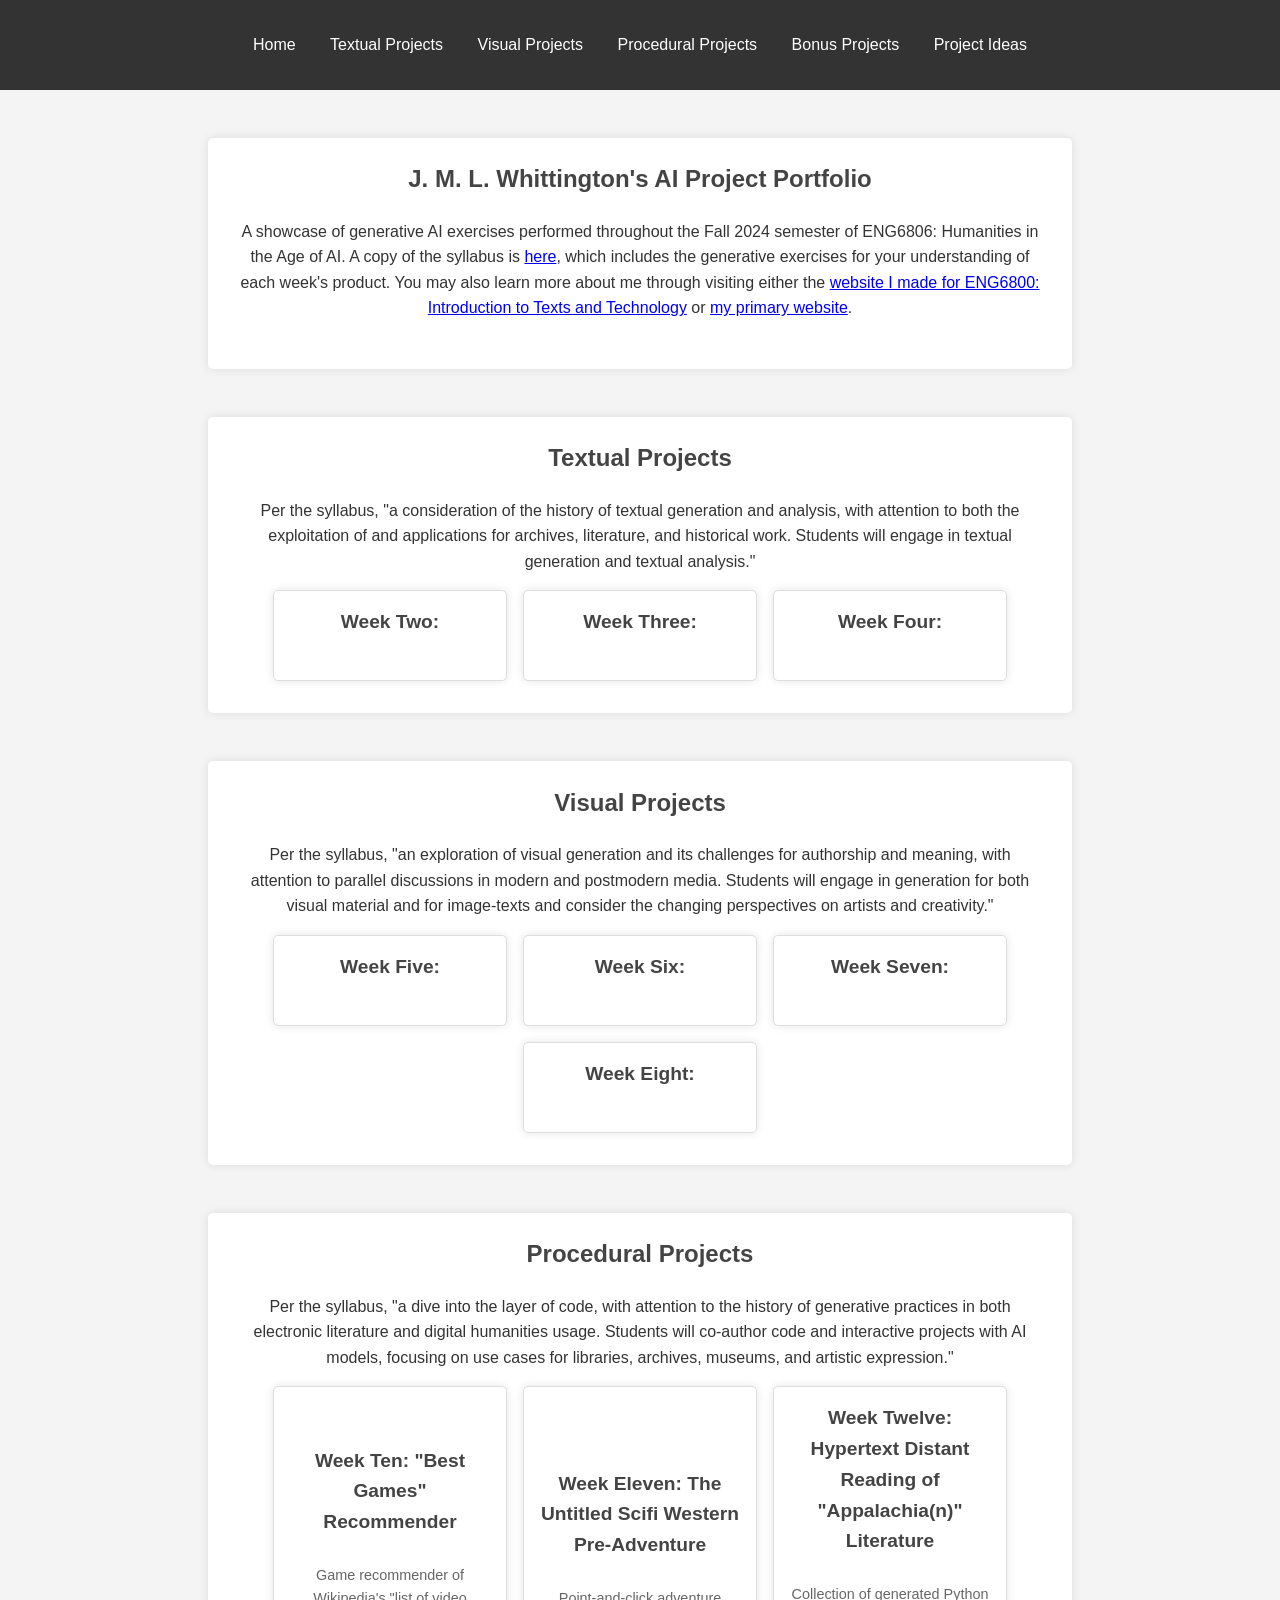
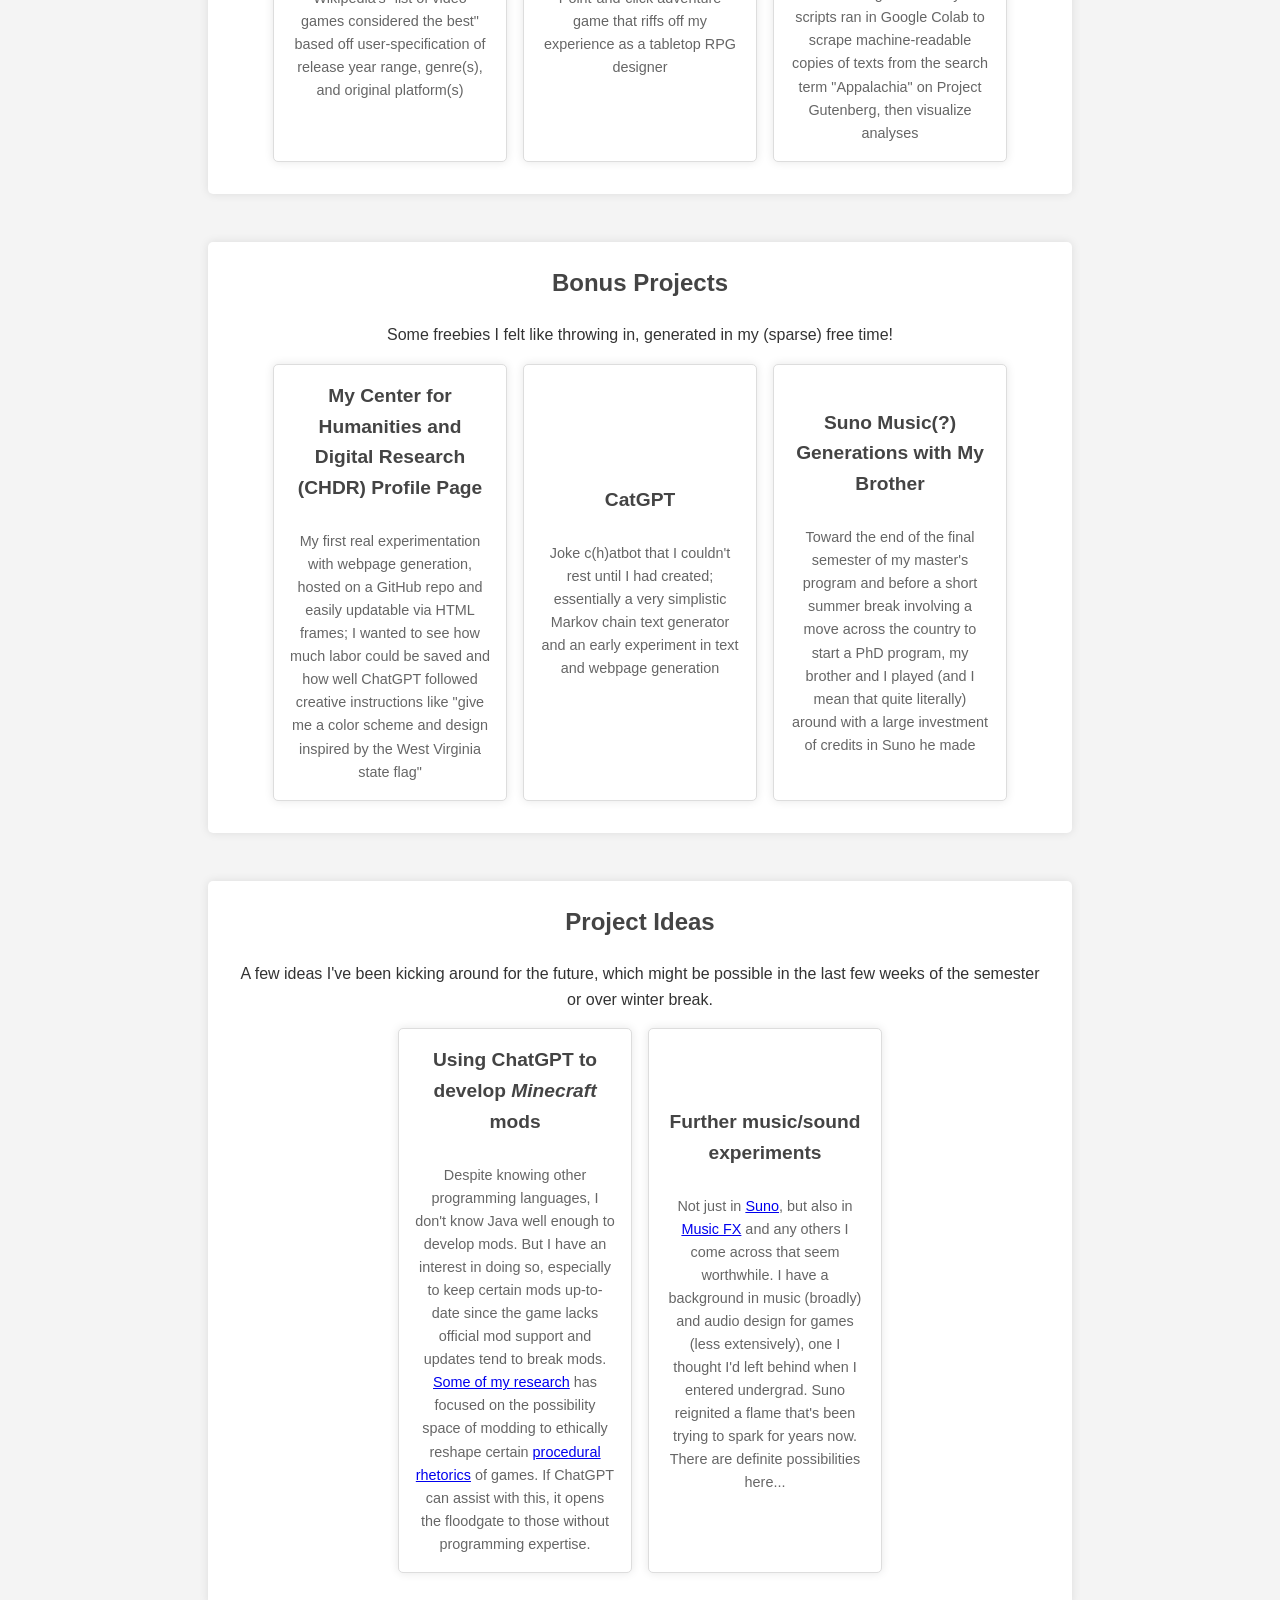
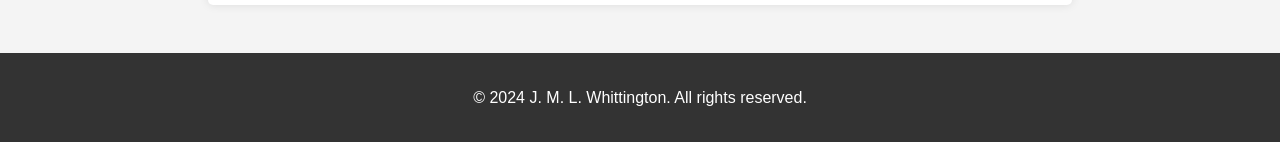
==== index.html @ 6a2414f2 "More link behavior updates" ====
<!DOCTYPE html>
<html lang="en">
<head>
  <meta charset="UTF-8">
  <meta name="viewport" content="width=device-width, initial-scale=1.0">
  <title>J. M. L. Whittington's AI Project Portfolio</title>
  <link rel="stylesheet" href="styles.css">
</head>
<body>
  <header>
    <nav>
      <ul>
        <li><a href="#description">Home</a></li>
        <li><a href="#textual-projects">Textual Projects</a></li>
        <li><a href="#visual-projects">Visual Projects</a></li>
        <li><a href="#procedural-projects">Procedural Projects</a></li>
        <li><a href="#bonus-projects">Bonus Projects</a></li>
        <li><a href="#project-ideas">Project Ideas</a></li>
      </ul>
    </nav>
  </header>

  <section id="description">
    <h1>J. M. L. Whittington's AI Project Portfolio</h1>
    <p>A showcase of generative AI exercises performed throughout the Fall 2024 semester of ENG6806: Humanities in the Age of AI. A copy of the syllabus is <a href="https://anastasiasalter.net/HumanitiesAISyllabus/">here</a>, which includes the generative exercises for your understanding of each week's product. You may also learn more about me through visiting either the <a href="https://jmlwhittington.github.io/TT_Website_Demo/">website I made for ENG6800: Introduction to Texts and Technology</a> or <a href="https://jmlwhittington.com/">my primary website</a>.</p>
  </section>

  <section id="textual-projects">
    <h2>Textual Projects</h2>
	<p>Per the syllabus, "a consideration of the history of textual generation and analysis, with attention to both the exploitation of and applications for archives, literature, and historical work. Students will engage in textual generation and textual analysis."</p>
    <div class="card-container">
    <a href="Textual/Week_Two/index.html" class="card">
	    <h3>Week Two: </h3>
		<p></p>
	</a>
    <a href="Textual/Week_Three/index.html" class="card">
	    <h3>Week Three: </h3>
		<p></p>
	</a>
    <a href="Textual/Week_Four/index.html" class="card">
	    <h3>Week Four: </h3>
		<p></p>
	</a>
    </div>
  </section>

  <section id="visual-projects">
    <h2>Visual Projects</h2>
	<p>Per the syllabus, "an exploration of visual generation and its challenges for authorship and meaning, with attention to parallel discussions in modern and postmodern media. Students will engage in generation for both visual material and for image-texts and consider the changing perspectives on artists and creativity."</p>
    <div class="card-container">
    <a href="Visual/Week_Five/index.html" class="card">
	    <h3>Week Five: </h3>
		<p></p>
	</a>
    <a href="Visual/Week_Six/index.html" class="card">
	    <h3>Week Six: </h3>
		<p></p>
	</a>
    <a href="Visual/Week_Seven/index.html" class="card">
	    <h3>Week Seven: </h3>
		<p></p>
	</a>
    <a href="Visual/Week_Eight/index.html" class="card">
	    <h3>Week Eight: </h3>
		<p></p>
	</a>
    </div>
  </section>

  <section id="procedural-projects">
    <h2>Procedural Projects</h2>
	<p>Per the syllabus, "a dive into the layer of code, with attention to the history of generative practices in both electronic literature and digital humanities usage. Students will co-author code and interactive projects with AI models, focusing on use cases for libraries, archives, museums, and artistic expression."</p>
    <div class="card-container">
    <a href="Procedural/Week_Ten/index.html" class="card">
	    <h3>Week Ten: "Best Games" Recommender</h3>
		<p>Game recommender of Wikipedia's "list of video games considered the best" based off user-specification of release year range, genre(s), and original platform(s)</p>
	</a>
    <a href="Procedural/Week_Eleven/index.html" class="card">
	    <h3>Week Eleven: The Untitled Scifi Western Pre-Adventure</h3>
		<p>Point-and-click adventure game that riffs off my experience as a tabletop RPG designer</p>
	</a>
    <a href="Procedural/Week_Twelve/index.html" class="card">
	    <h3>Week Twelve: Hypertext Distant Reading of "Appalachia(n)" Literature</h3>
		<p>Collection of generated Python scripts ran in Google Colab to scrape machine-readable copies of texts from the search term "Appalachia" on Project Gutenberg, then visualize analyses</p>
	</a>
    </div>
  </section>

  <section id="bonus-projects">
    <h2>Bonus Projects</h2>
	<p>Some freebies I felt like throwing in, generated in my (sparse) free time!</p>
    <div class="card-container">
    <a href="https://chdr.cah.ucf.edu/gra/justin/index.html" target="_blank" class="card">
	    <h3>My Center for Humanities and Digital Research (CHDR) Profile Page</h3>
		<p>My first real experimentation with webpage generation, hosted on a GitHub repo and easily updatable via HTML frames; I wanted to see how much labor could be saved and how well ChatGPT followed creative instructions like "give me a color scheme and design inspired by the West Virginia state flag"</p>
	</a>
    <a href="Bonus/Bonus_One/index.html" class="card">
	    <h3>CatGPT</h3>
		<p>Joke c(h)atbot that I couldn't rest until I had created; essentially a very simplistic Markov chain text generator and an early experiment in text and webpage generation</p>
	</a>
	<a href="Bonus/Bonus_Two/index.html" class="card">
	    <h3>Suno Music(?) Generations with My Brother</h3>
		<p>Toward the end of the final semester of my master's program and before a short summer break involving a move across the country to start a PhD program, my brother and I played (and I mean that quite literally) around with a large investment of credits in Suno he made</p>
	</a>
    </div>
  </section>

  <section id="project-ideas">
    <h2>Project Ideas</h2>
	<p>A few ideas I've been kicking around for the future, which might be possible in the last few weeks of the semester or over winter break.</p>
    <div class="card-container">
      <div class="card">
	    <h3>Using ChatGPT to develop <i>Minecraft</i> mods</h3>
		<p>Despite knowing other programming languages, I don't know Java well enough to develop mods. But I have an interest in doing so, especially to keep certain mods up-to-date since the game lacks official mod support and updates tend to break mods. <a href="https://dl.digra.org/index.php/dl/article/view/2249" target="_blank">Some of my research</a> has focused on the possibility space of modding to ethically reshape certain <a href="https://en.wikipedia.org/wiki/Procedural_rhetoric" target="_blank">procedural rhetorics</a> of games. If ChatGPT can assist with this, it opens the floodgate to those without programming expertise.</p>
	  </div>
      <div class="card">
	    <h3>Further music/sound experiments</h3>
		<p>Not just in <a href="https://suno.com/" target="_blank">Suno</a>, but also in <a href="https://aitestkitchen.withgoogle.com/tools/music-fx" target="_blank">Music FX</a> and any others I come across that seem worthwhile. I have a background in music (broadly) and audio design for games (less extensively), one I thought I'd left behind when I entered undergrad. Suno reignited a flame that's been trying to spark for years now. There are definite possibilities here...</p>
	  </div>
    </div>
  </section>

  <footer>
    <p>&copy; 2024 J. M. L. Whittington. All rights reserved.</p>
  </footer>
</body>
</html>
---- styles.css ----
body {
  font-family: Arial, sans-serif;
  margin: 0;
  padding: 0;
  line-height: 1.6;
  background-color: #f4f4f4;
  color: #333;
  text-align: center;
  padding-top: 90px;
}

header {
  background: #333;
  color: #fff;
  padding: 1em 0;
  position: fixed;
  top: 0;
  width: 100%;
  z-index: 1000;
}

nav ul {
  list-style: none;
  padding: 0;
}

nav ul li {
  display: inline;
  margin: 0 15px;
}

nav ul li a {
  color: #fff;
  text-decoration: none;
}

section {
  padding: 0.15em 2em 2em;
  margin: 3em auto;
  background: #fff;
  max-width: 800px;
  border-radius: 5px;
  box-shadow: 0 0 10px rgba(0, 0, 0, 0.1);
  text-align: center;
}

h1, h2 {
  color: #444;
  text-align: center;
}

.card-container {
  display: flex;
  flex-wrap: wrap;
  justify-content: center;
  gap: 1em;
}

.card {
  display: flex;
  flex-direction: column;
  justify-content: center;
  align-items: center;
  text-decoration: none;
  background: #fff;
  border: 1px solid #ddd;
  border-radius: 5px;
  padding: 1em;
  width: 200px;
  box-shadow: 0 0 10px rgba(0, 0, 0, 0.1);
  transition: transform 0.3s, box-shadow 0.3s;
  text-align: center;
}

.card h3 {
  margin-top: 0;
  font-size: 1.2em;
  color: #444;
}

.card p {
  font-size: 0.9em;
  color: #666;
  margin: 0.5em 0 0;
}

.card-link {
  display: inline-block;
  margin-top: 10px;
  color: #0066cc;
  text-decoration: none;
}

.card-link:hover {
  text-decoration: underline;
}

.card:hover {
  transform: scale(1.05);
  box-shadow: 0 0 15px rgba(0, 0, 0, 0.2);
}

footer {
  text-align: center;
  padding: 1em 0;
  background: #333;
  color: #fff;
  position: relative;
  bottom: 0;
  width: 100%;
}
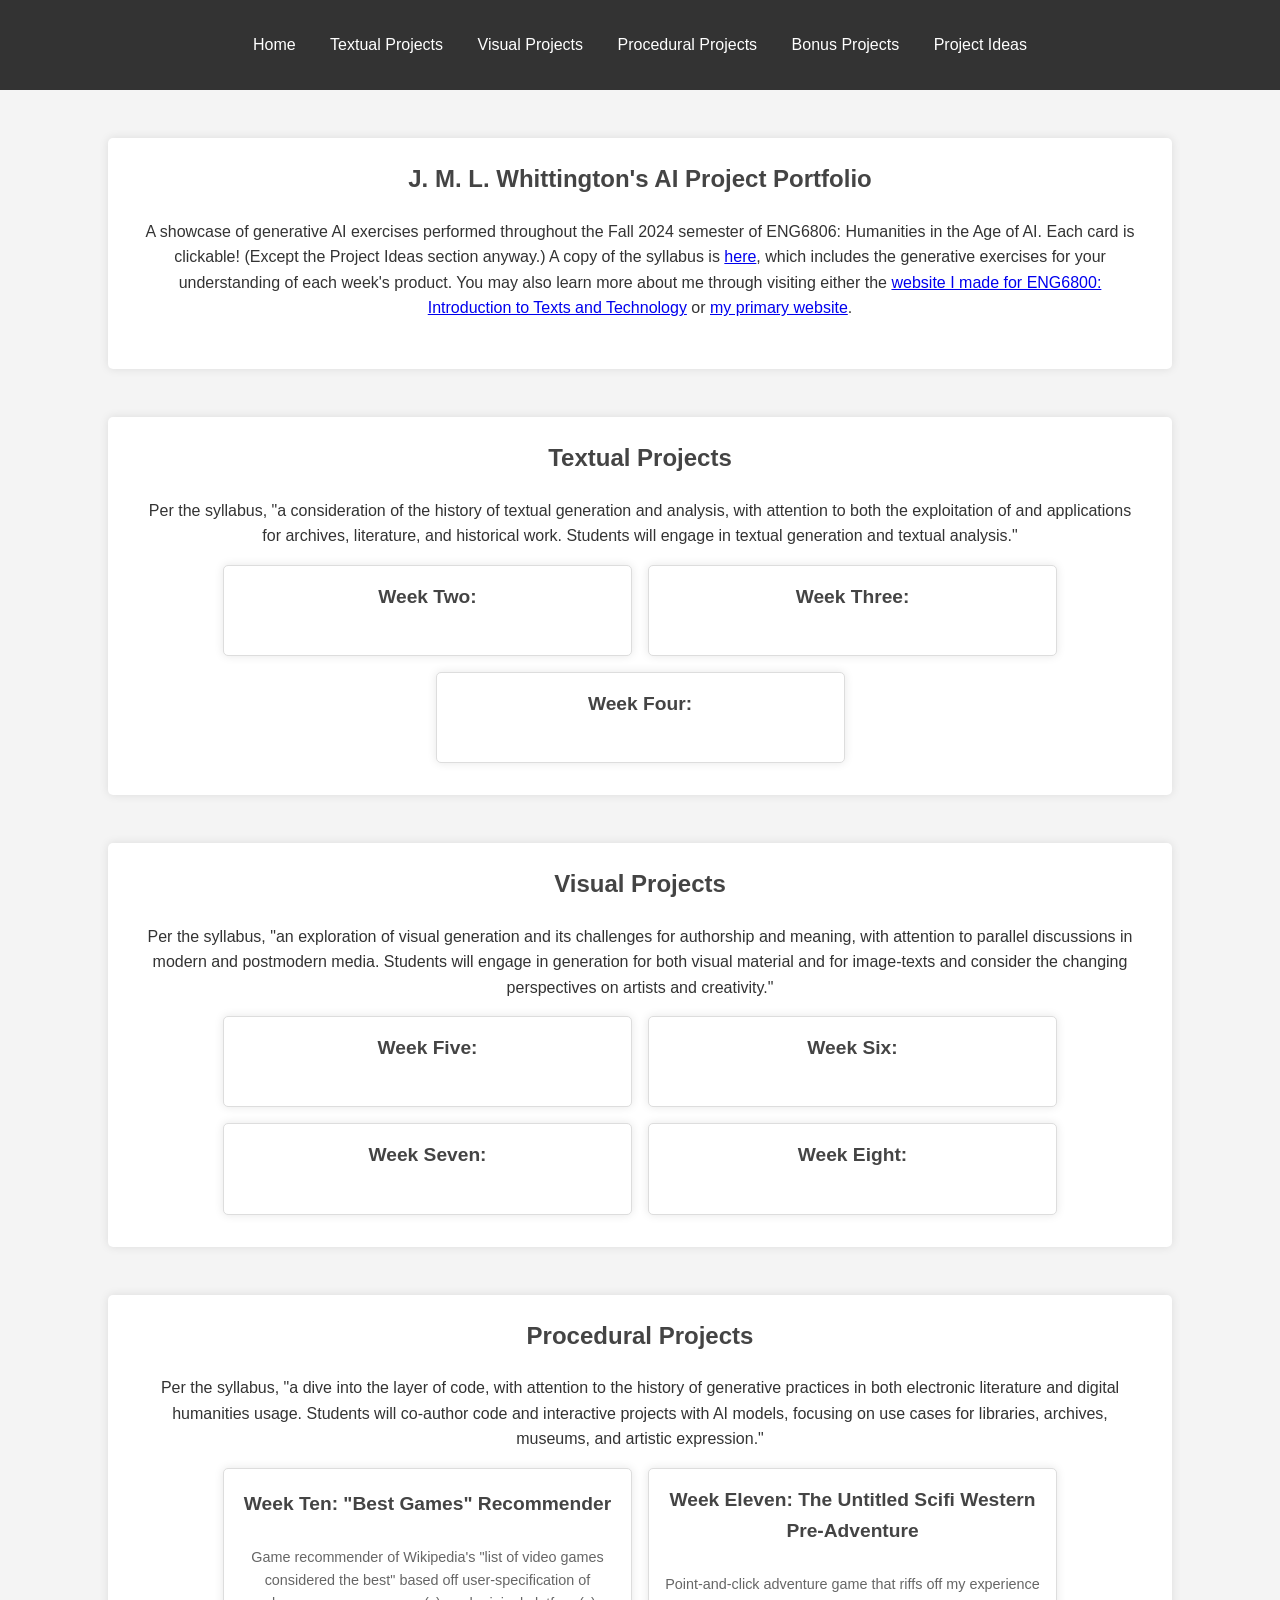
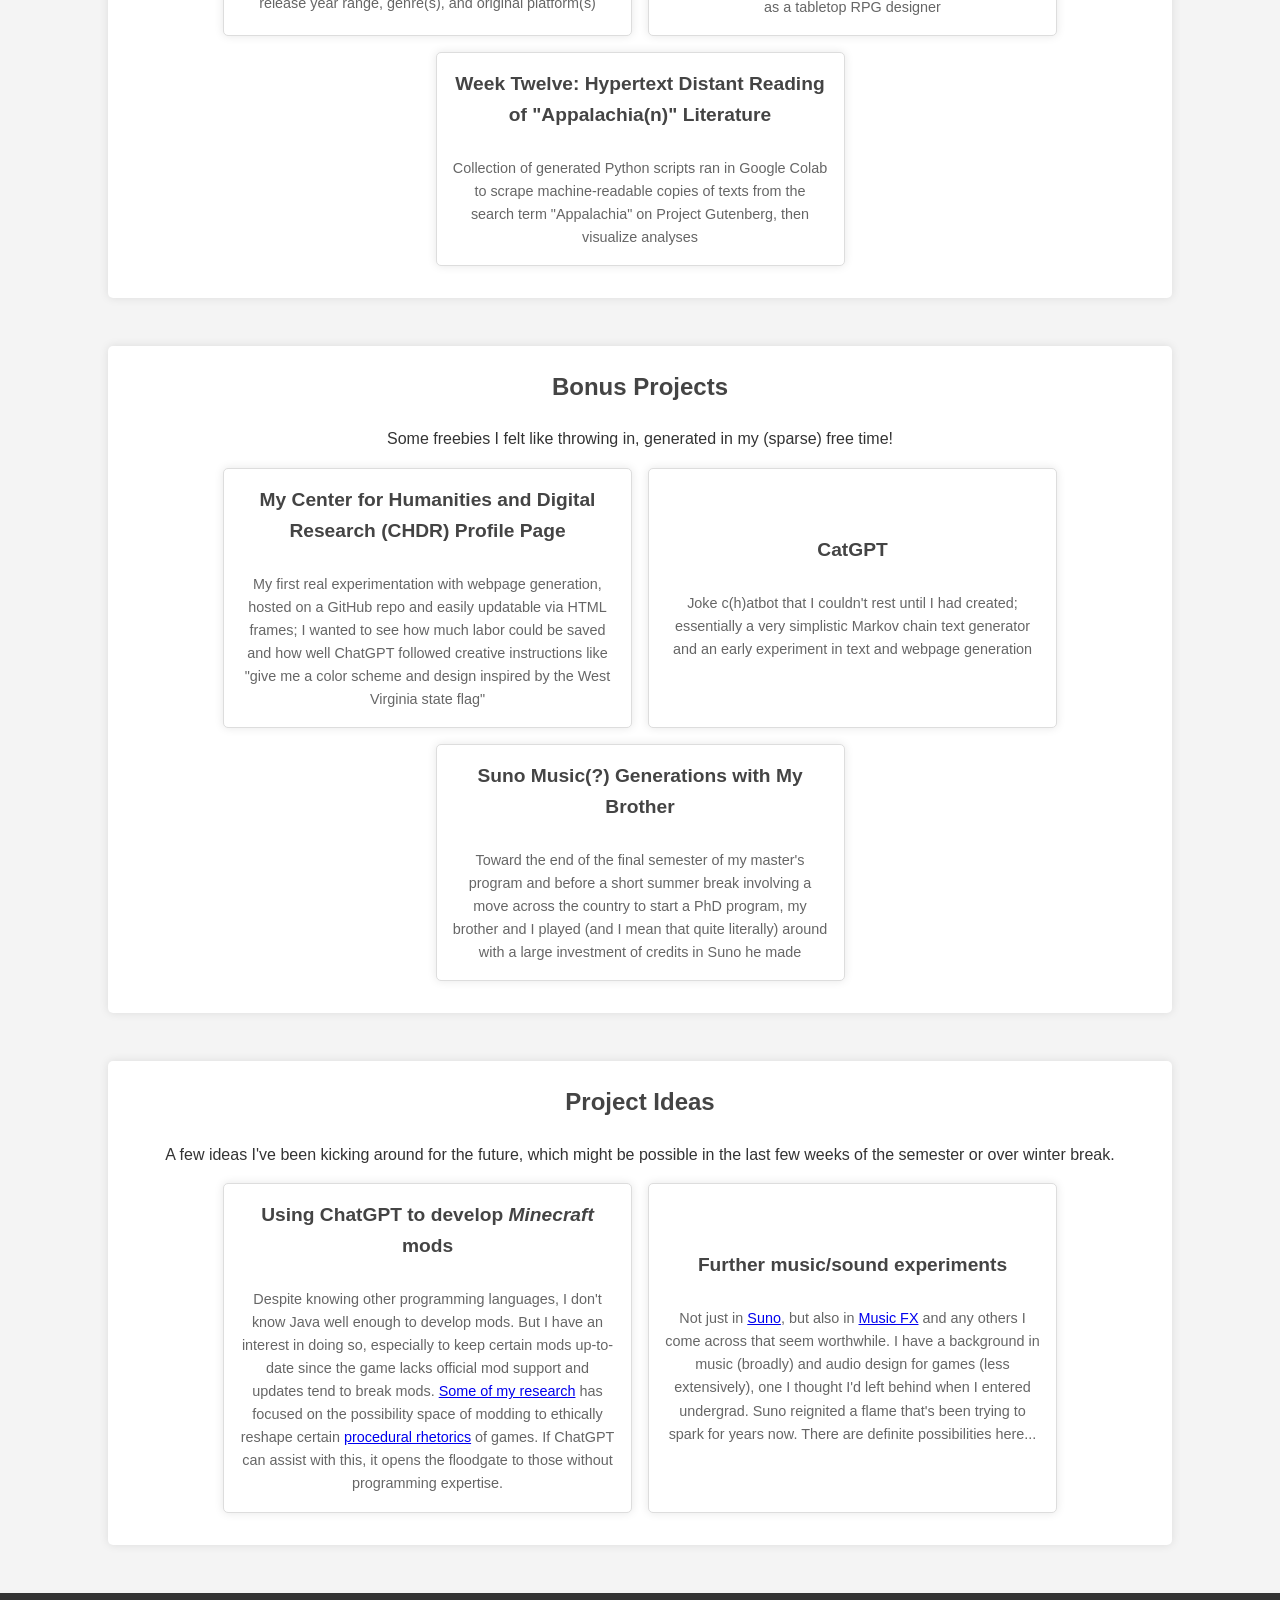
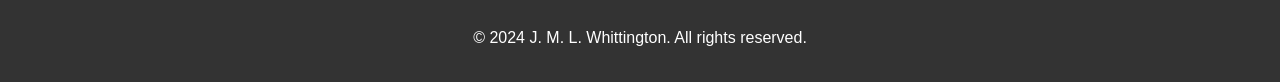
==== commit ae2663fd: "Informing users of cards' clickability" ====
--- a/index.html
+++ b/index.html
@@ -22,7 +22,7 @@
 
   <section id="description">
     <h1>J. M. L. Whittington's AI Project Portfolio</h1>
-    <p>A showcase of generative AI exercises performed throughout the Fall 2024 semester of ENG6806: Humanities in the Age of AI. A copy of the syllabus is <a href="https://anastasiasalter.net/HumanitiesAISyllabus/">here</a>, which includes the generative exercises for your understanding of each week's product. You may also learn more about me through visiting either the <a href="https://jmlwhittington.github.io/TT_Website_Demo/">website I made for ENG6800: Introduction to Texts and Technology</a> or <a href="https://jmlwhittington.com/">my primary website</a>.</p>
+    <p>A showcase of generative AI exercises performed throughout the Fall 2024 semester of ENG6806: Humanities in the Age of AI. Each card is clickable! (Except the Project Ideas section anyway.) A copy of the syllabus is <a href="https://anastasiasalter.net/HumanitiesAISyllabus/">here</a>, which includes the generative exercises for your understanding of each week's product. You may also learn more about me through visiting either the <a href="https://jmlwhittington.github.io/TT_Website_Demo/">website I made for ENG6800: Introduction to Texts and Technology</a> or <a href="https://jmlwhittington.com/">my primary website</a>.</p>
   </section>
 
   <section id="textual-projects">
--- a/styles.css
+++ b/styles.css
@@ -38,7 +38,8 @@
   padding: 0.15em 2em 2em;
   margin: 3em auto;
   background: #fff;
-  max-width: 800px;
+  max-width: 1000px;
+  width: 90%;
   border-radius: 5px;
   box-shadow: 0 0 10px rgba(0, 0, 0, 0.1);
   text-align: center;
@@ -66,7 +67,7 @@
   border: 1px solid #ddd;
   border-radius: 5px;
   padding: 1em;
-  width: 200px;
+  width: 375px;
   box-shadow: 0 0 10px rgba(0, 0, 0, 0.1);
   transition: transform 0.3s, box-shadow 0.3s;
   text-align: center;
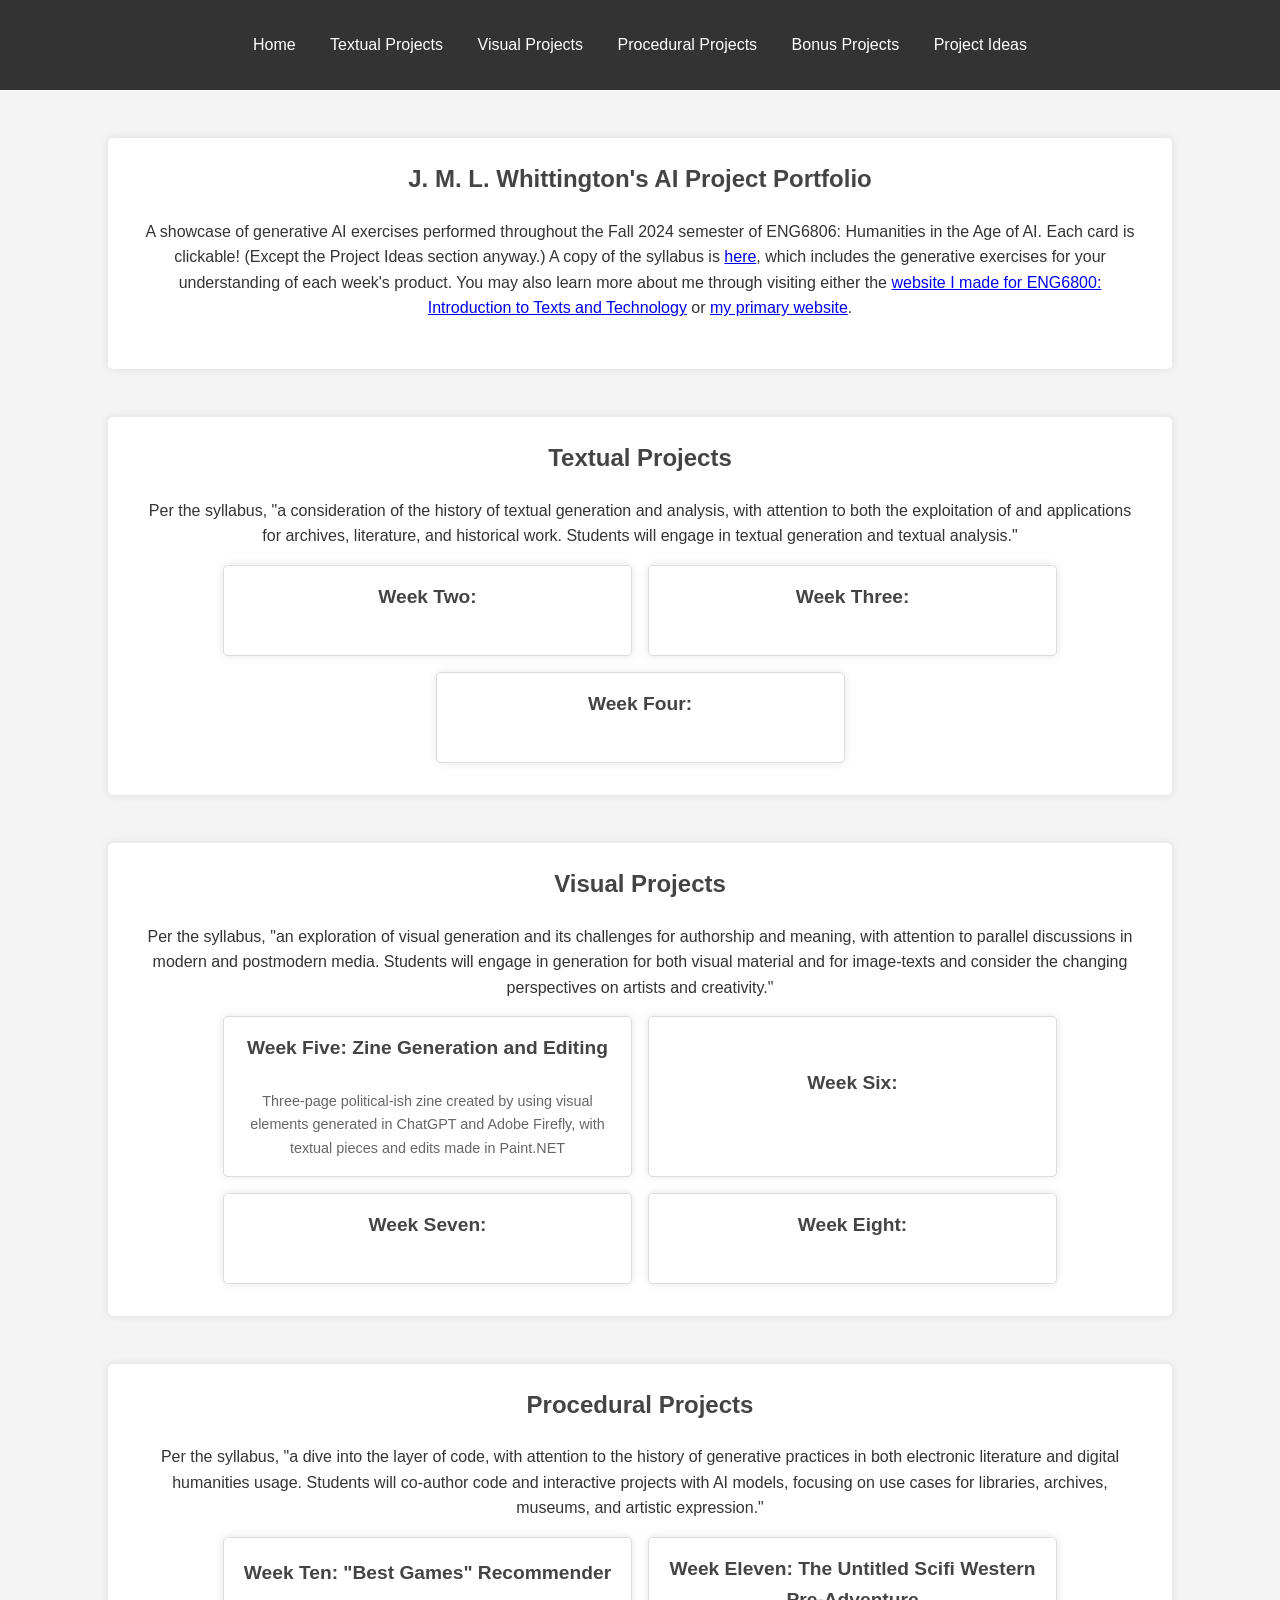
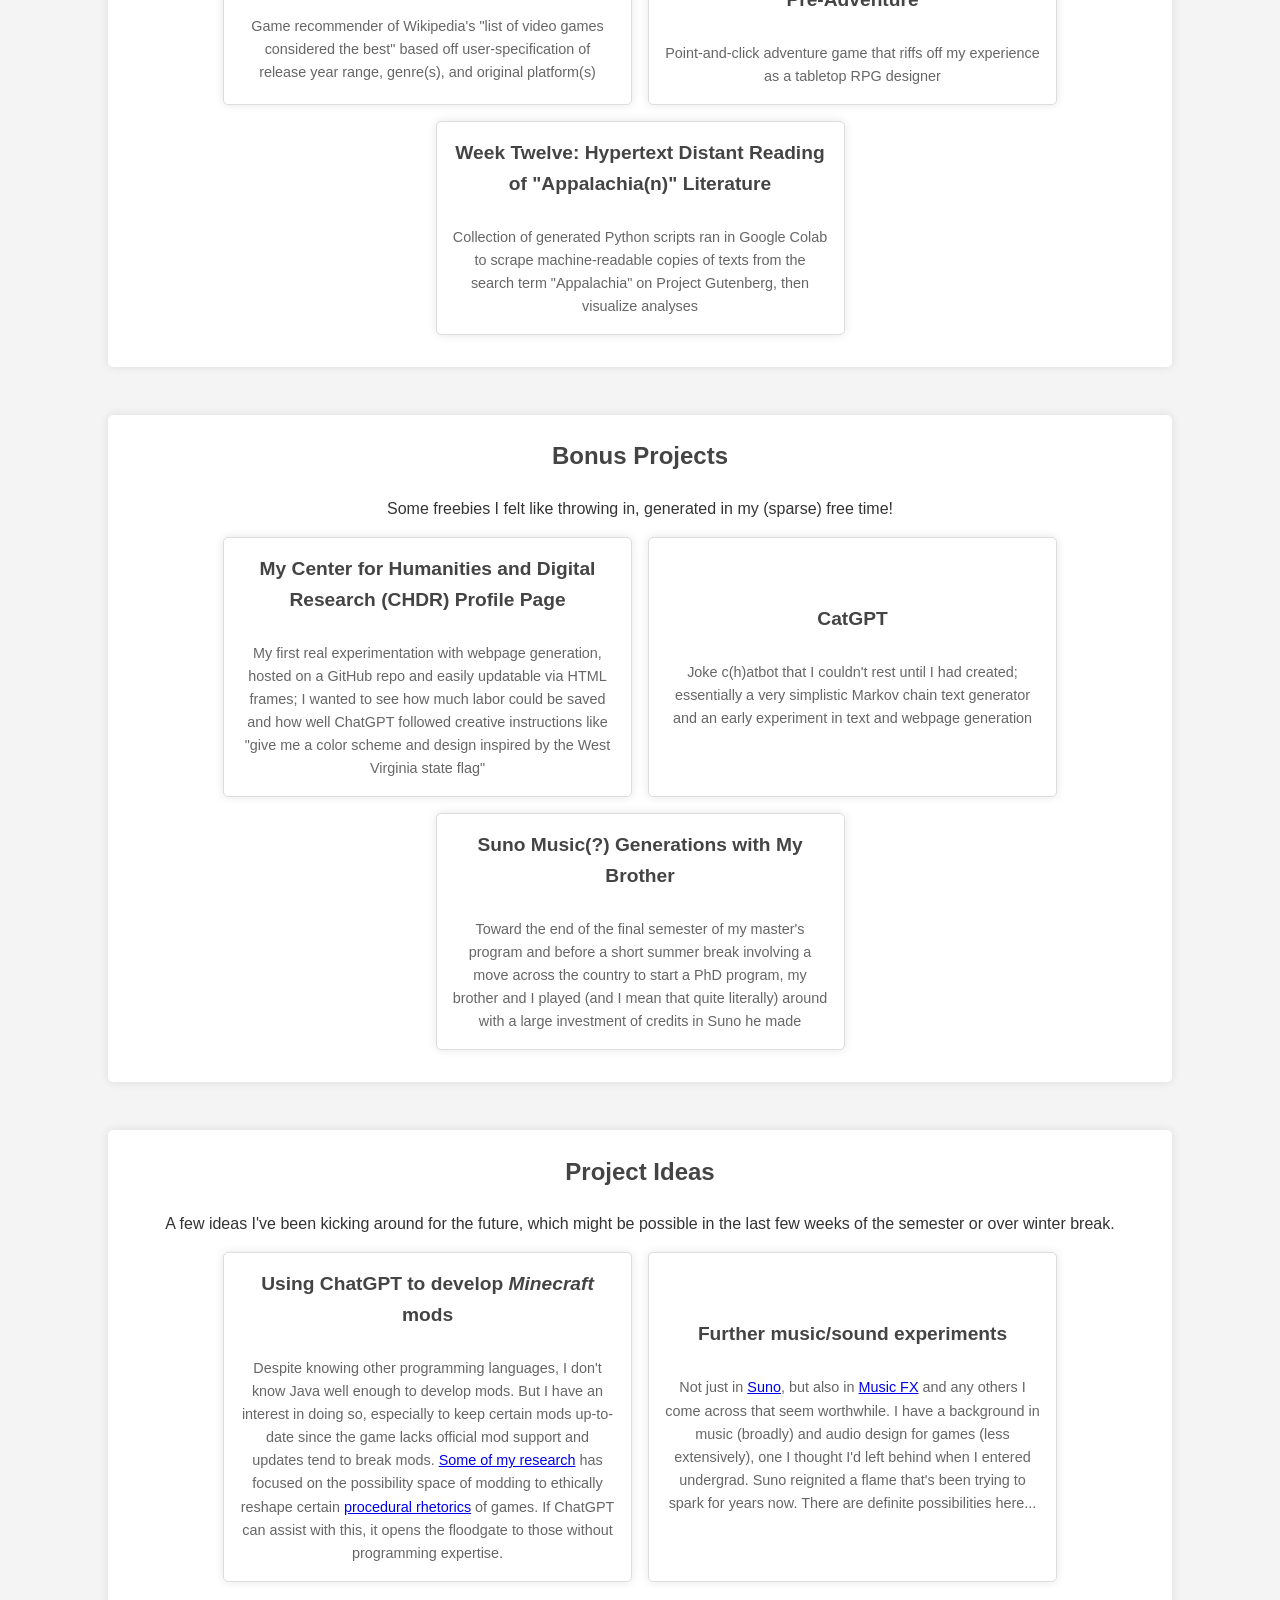
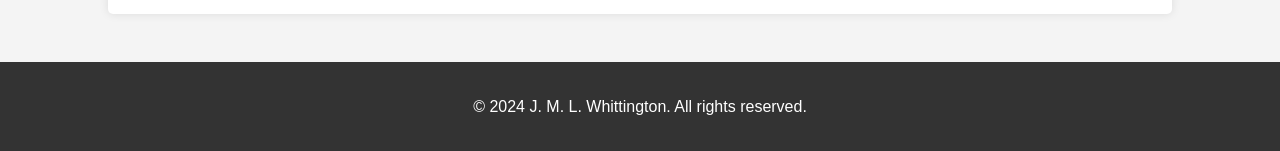
==== commit 9e532afe: "Uploading required media and testing week five" ====
--- a/index.html
+++ b/index.html
@@ -49,8 +49,8 @@
 	<p>Per the syllabus, "an exploration of visual generation and its challenges for authorship and meaning, with attention to parallel discussions in modern and postmodern media. Students will engage in generation for both visual material and for image-texts and consider the changing perspectives on artists and creativity."</p>
     <div class="card-container">
     <a href="Visual/Week_Five/index.html" class="card">
-	    <h3>Week Five: </h3>
-		<p></p>
+	    <h3>Week Five: Zine Generation and Editing</h3>
+		<p>Three-page political-ish zine created by using visual elements generated in ChatGPT and Adobe Firefly, with textual pieces and edits made in Paint.NET</p>
 	</a>
     <a href="Visual/Week_Six/index.html" class="card">
 	    <h3>Week Six: </h3>
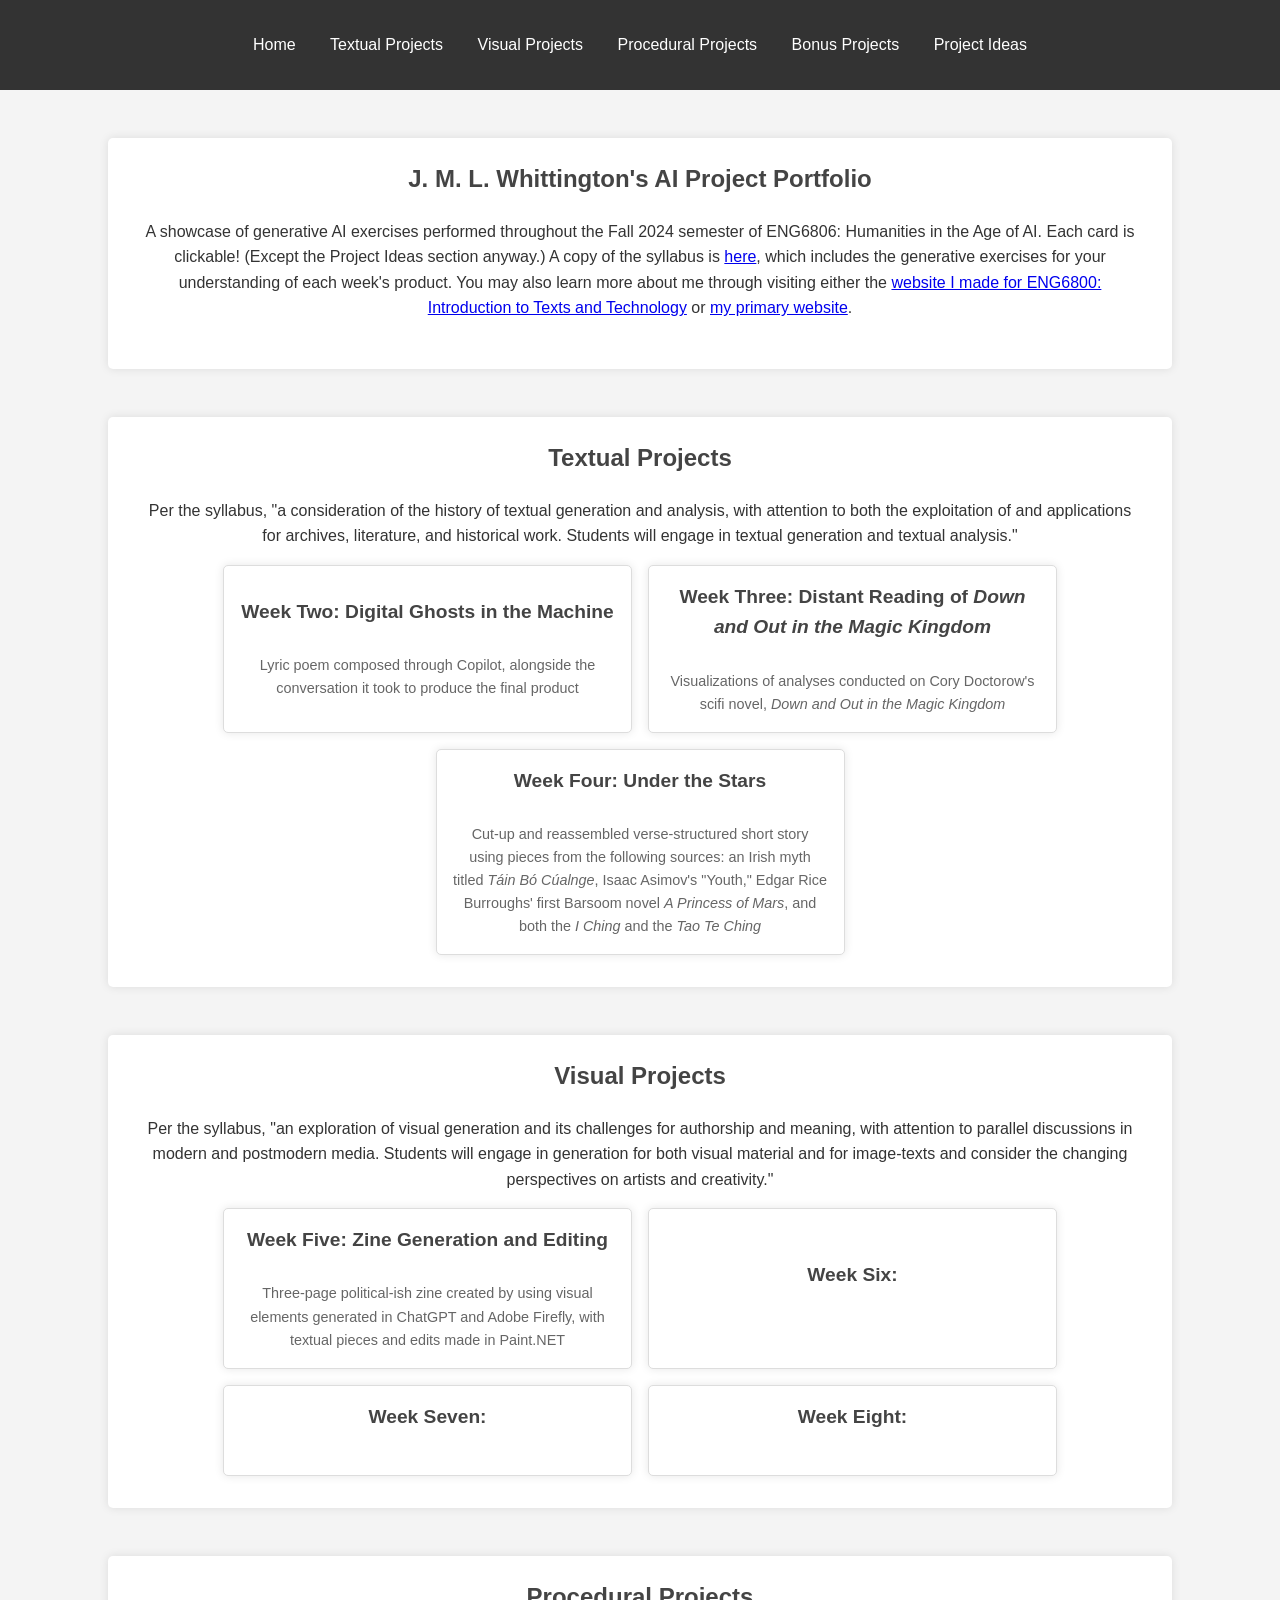
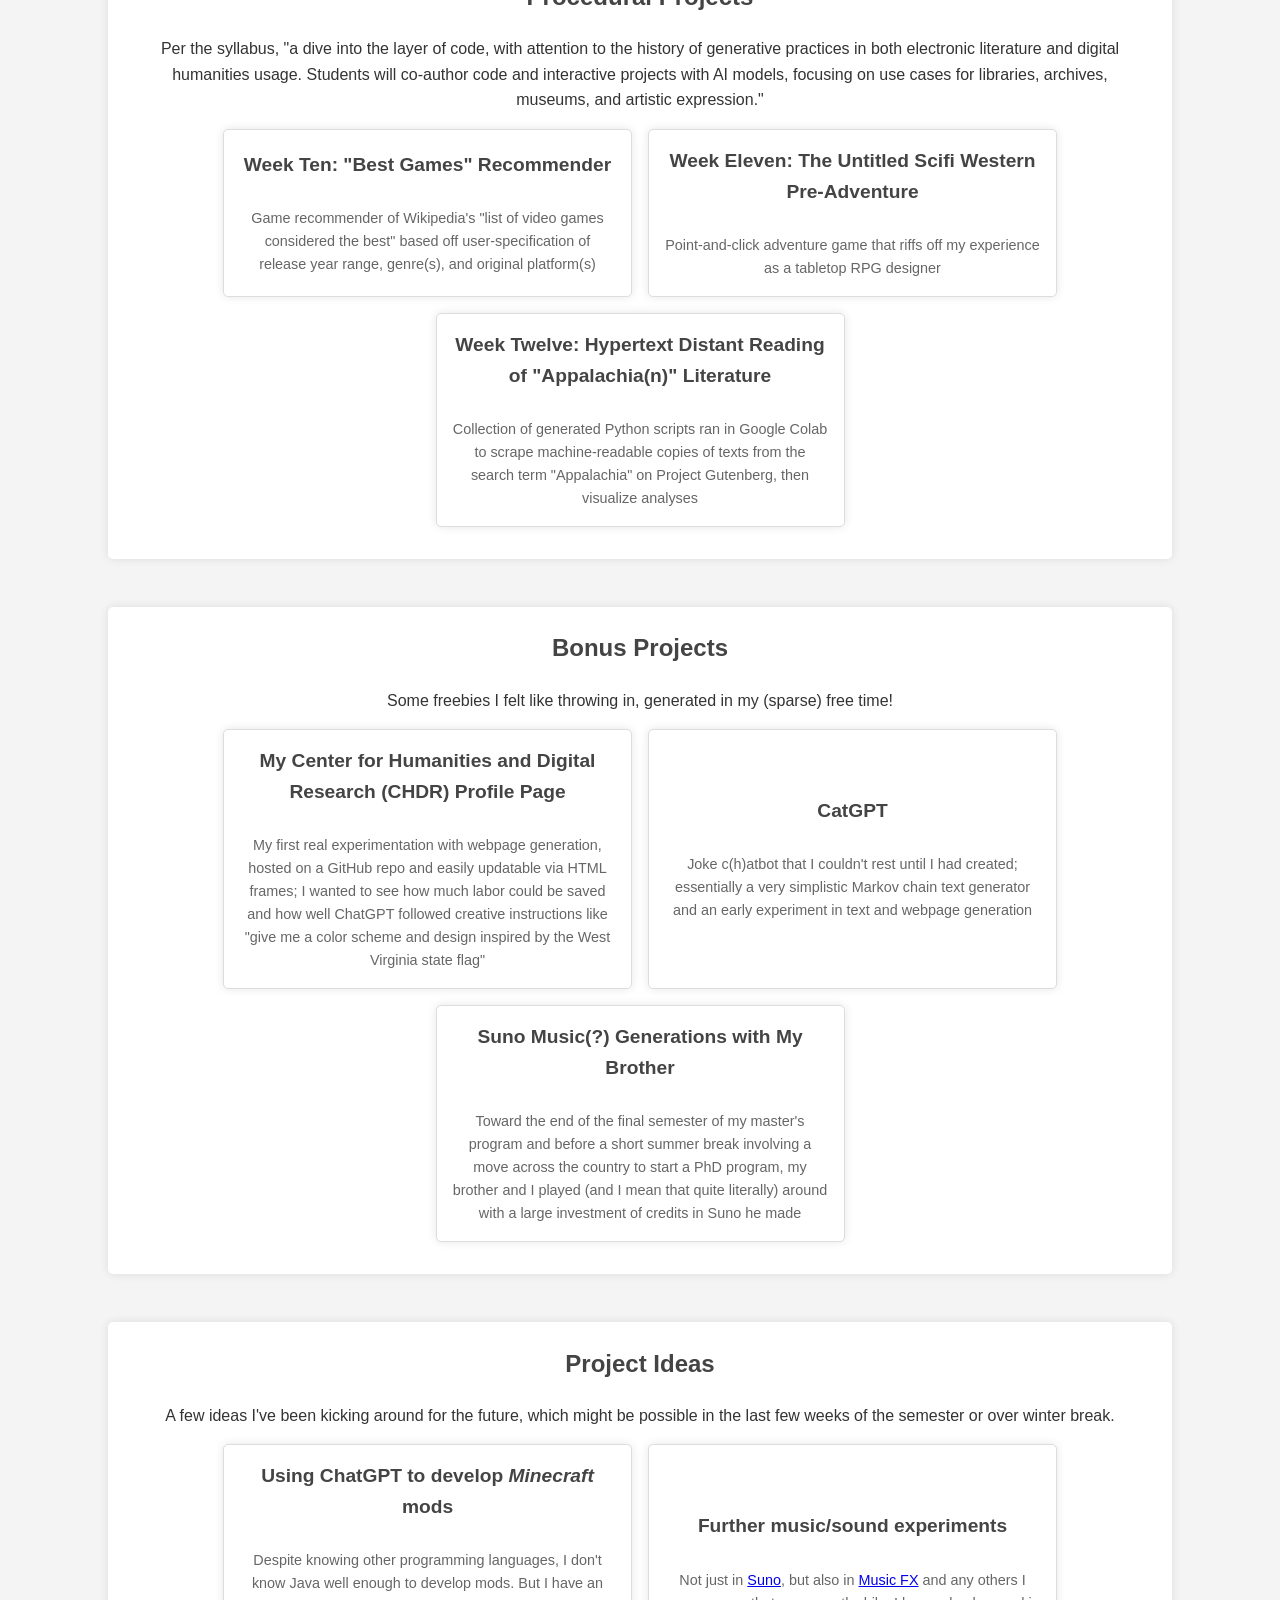
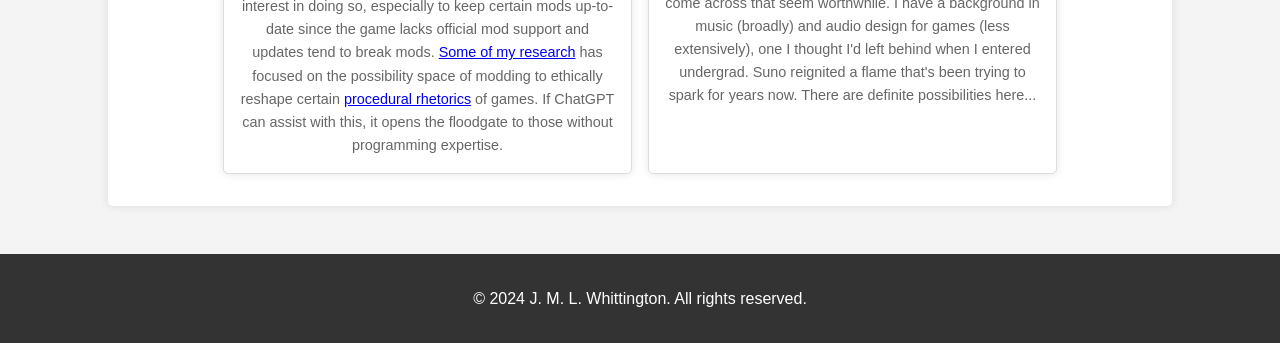
==== commit 473aa972: "Testing out Textual additions" ====
--- a/index.html
+++ b/index.html
@@ -22,7 +22,7 @@
 
   <section id="description">
     <h1>J. M. L. Whittington's AI Project Portfolio</h1>
-    <p>A showcase of generative AI exercises performed throughout the Fall 2024 semester of ENG6806: Humanities in the Age of AI. Each card is clickable! (Except the Project Ideas section anyway.) A copy of the syllabus is <a href="https://anastasiasalter.net/HumanitiesAISyllabus/">here</a>, which includes the generative exercises for your understanding of each week's product. You may also learn more about me through visiting either the <a href="https://jmlwhittington.github.io/TT_Website_Demo/">website I made for ENG6800: Introduction to Texts and Technology</a> or <a href="https://jmlwhittington.com/">my primary website</a>.</p>
+    <p>A showcase of generative AI exercises performed throughout the Fall 2024 semester of ENG6806: Humanities in the Age of AI. Each card is clickable! (Except the Project Ideas section anyway.) A copy of the syllabus is <a href="https://anastasiasalter.net/HumanitiesAISyllabus/" target="_blank">here</a>, which includes the generative exercises for your understanding of each week's product. You may also learn more about me through visiting either the <a href="https://jmlwhittington.github.io/TT_Website_Demo/" target="_blank">website I made for ENG6800: Introduction to Texts and Technology</a> or <a href="https://jmlwhittington.com/" target="_blank">my primary website</a>.</p>
   </section>
 
   <section id="textual-projects">
@@ -30,16 +30,16 @@
 	<p>Per the syllabus, "a consideration of the history of textual generation and analysis, with attention to both the exploitation of and applications for archives, literature, and historical work. Students will engage in textual generation and textual analysis."</p>
     <div class="card-container">
     <a href="Textual/Week_Two/index.html" class="card">
-	    <h3>Week Two: </h3>
-		<p></p>
+	    <h3>Week Two: Digital Ghosts in the Machine</h3>
+		<p>Lyric poem composed through Copilot, alongside the conversation it took to produce the final product</p>
 	</a>
     <a href="Textual/Week_Three/index.html" class="card">
-	    <h3>Week Three: </h3>
-		<p></p>
+	    <h3>Week Three: Distant Reading of <i>Down and Out in the Magic Kingdom</i></h3>
+		<p>Visualizations of analyses conducted on Cory Doctorow's scifi novel, <i>Down and Out in the Magic Kingdom</i></p>
 	</a>
     <a href="Textual/Week_Four/index.html" class="card">
-	    <h3>Week Four: </h3>
-		<p></p>
+	    <h3>Week Four: Under the Stars</h3>
+		<p>Cut-up and reassembled verse-structured short story using pieces from the following sources: an Irish myth titled <i>Táin Bó Cúalnge</i>, Isaac Asimov's "Youth," Edgar Rice Burroughs' first Barsoom novel <i>A Princess of Mars</i>, and both the <i>I Ching</i> and the <i>Tao Te Ching</i></p>
 	</a>
     </div>
   </section>
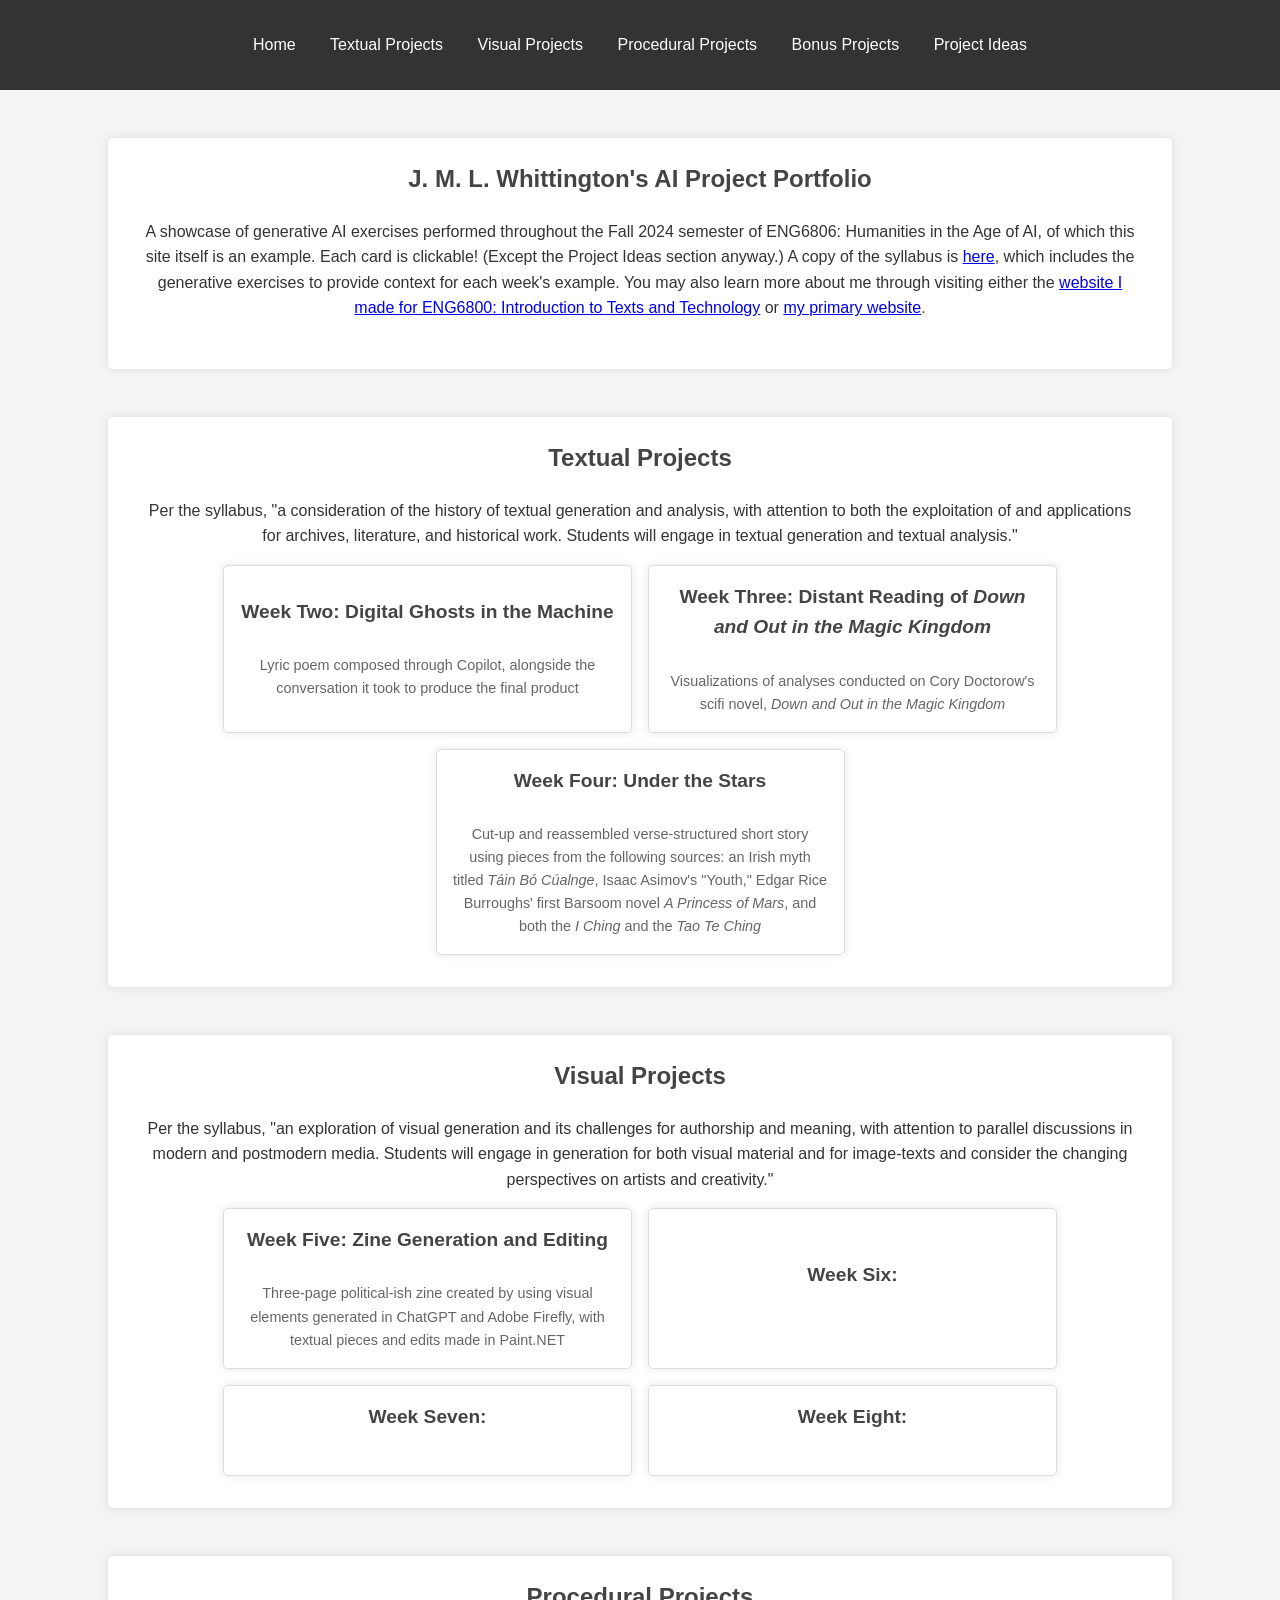
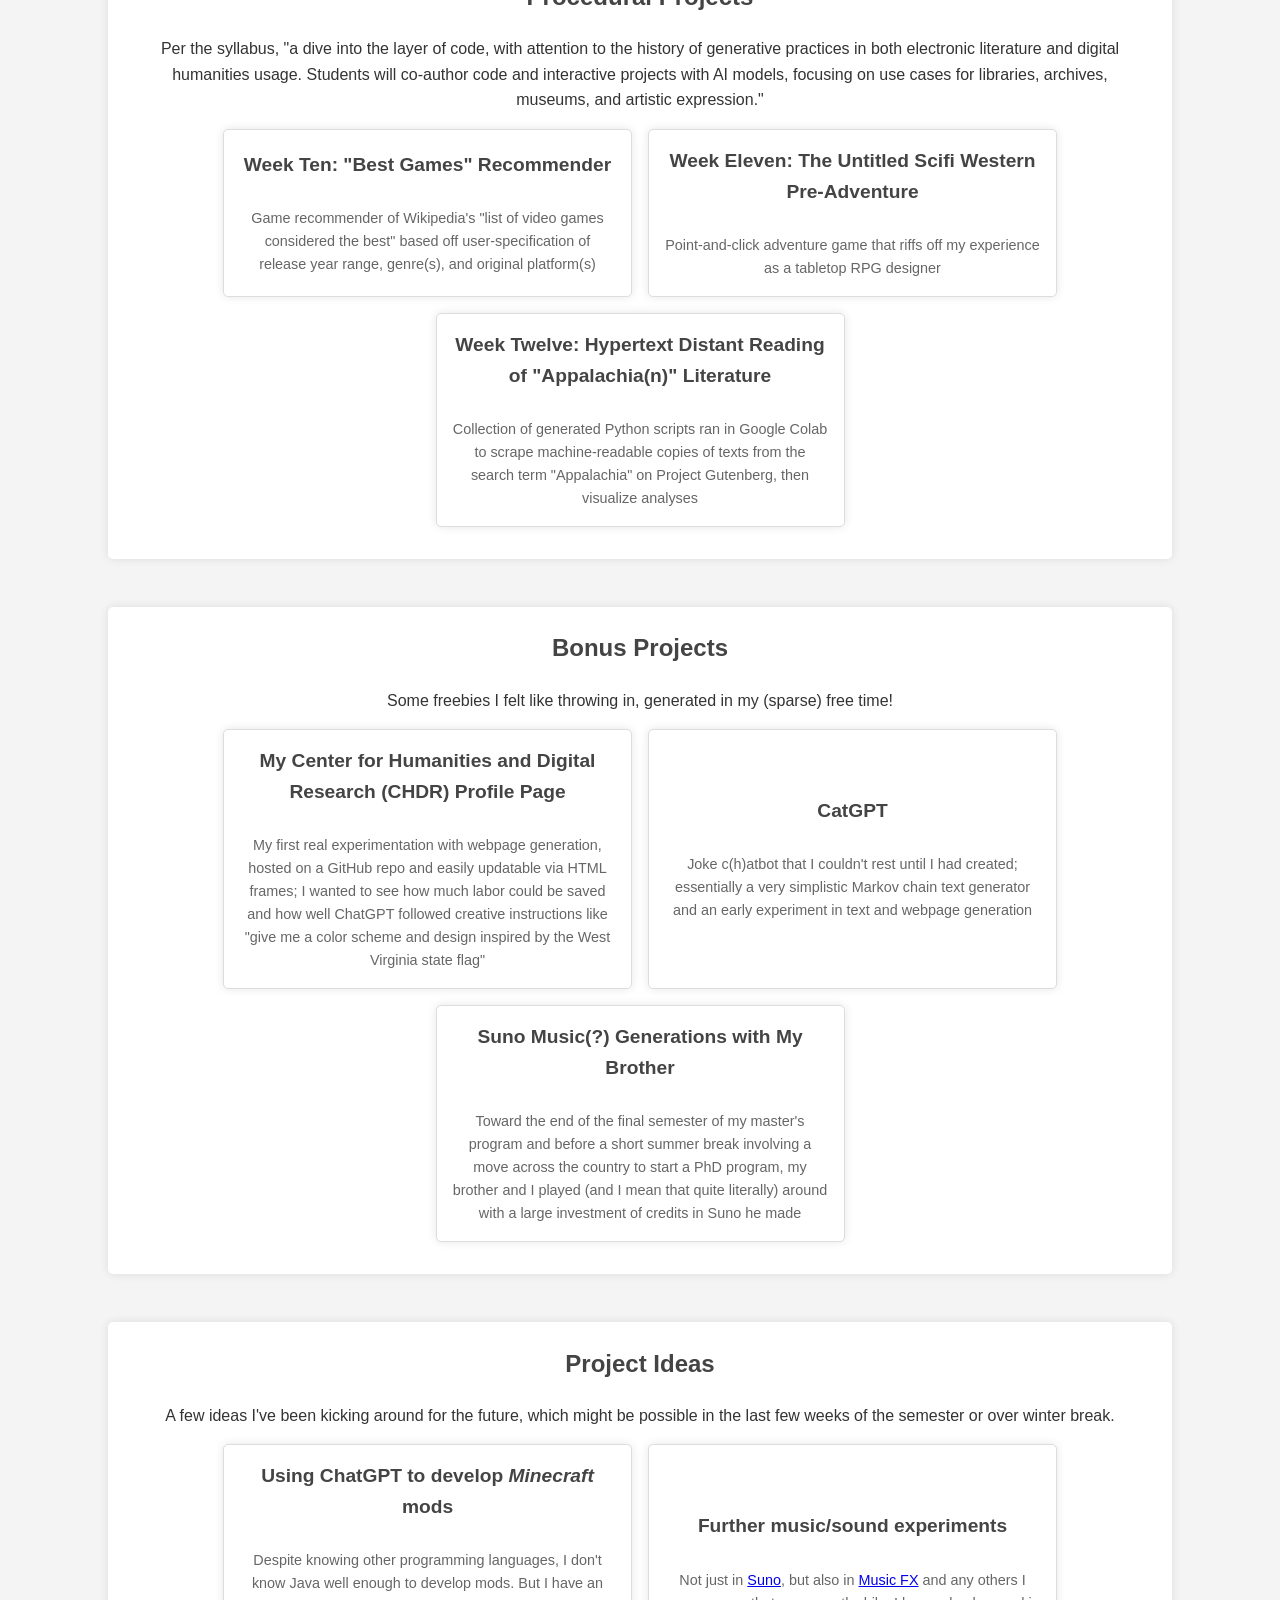
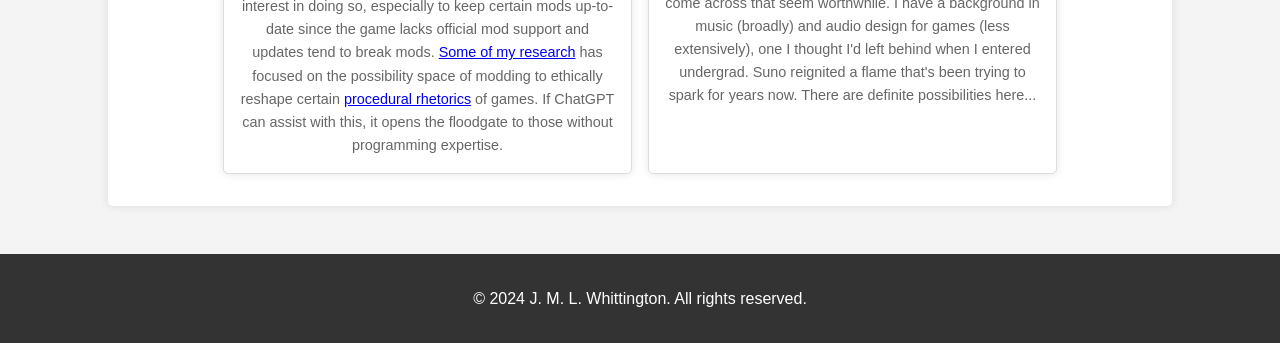
==== commit 5366667d: "More formatting oopsies" ====
--- a/index.html
+++ b/index.html
@@ -22,7 +22,7 @@
 
   <section id="description">
     <h1>J. M. L. Whittington's AI Project Portfolio</h1>
-    <p>A showcase of generative AI exercises performed throughout the Fall 2024 semester of ENG6806: Humanities in the Age of AI. Each card is clickable! (Except the Project Ideas section anyway.) A copy of the syllabus is <a href="https://anastasiasalter.net/HumanitiesAISyllabus/" target="_blank">here</a>, which includes the generative exercises for your understanding of each week's product. You may also learn more about me through visiting either the <a href="https://jmlwhittington.github.io/TT_Website_Demo/" target="_blank">website I made for ENG6800: Introduction to Texts and Technology</a> or <a href="https://jmlwhittington.com/" target="_blank">my primary website</a>.</p>
+    <p>A showcase of generative AI exercises performed throughout the Fall 2024 semester of ENG6806: Humanities in the Age of AI, of which this site itself is an example. Each card is clickable! (Except the Project Ideas section anyway.) A copy of the syllabus is <a href="https://anastasiasalter.net/HumanitiesAISyllabus/" target="_blank">here</a>, which includes the generative exercises to provide context for each week's example. You may also learn more about me through visiting either the <a href="https://jmlwhittington.github.io/TT_Website_Demo/" target="_blank">website I made for ENG6800: Introduction to Texts and Technology</a> or <a href="https://jmlwhittington.com/" target="_blank">my primary website</a>.</p>
   </section>
 
   <section id="textual-projects">
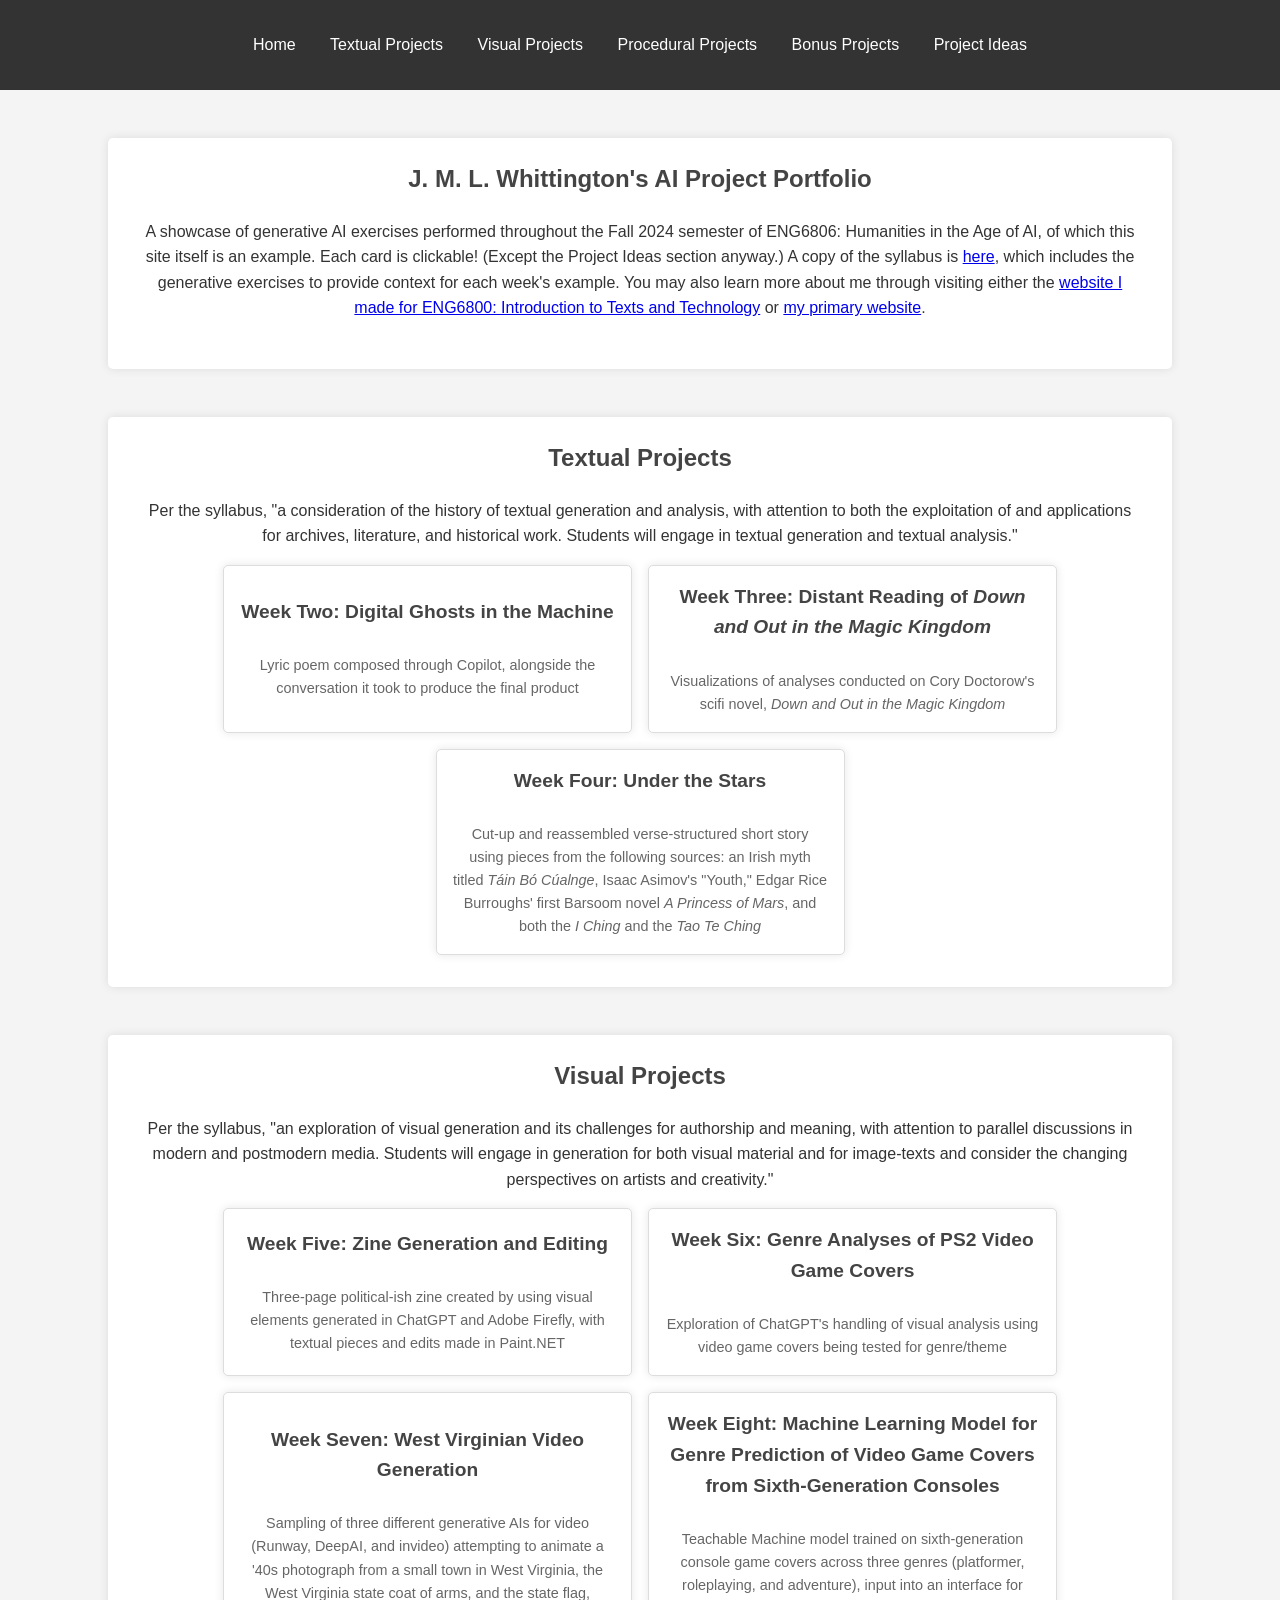
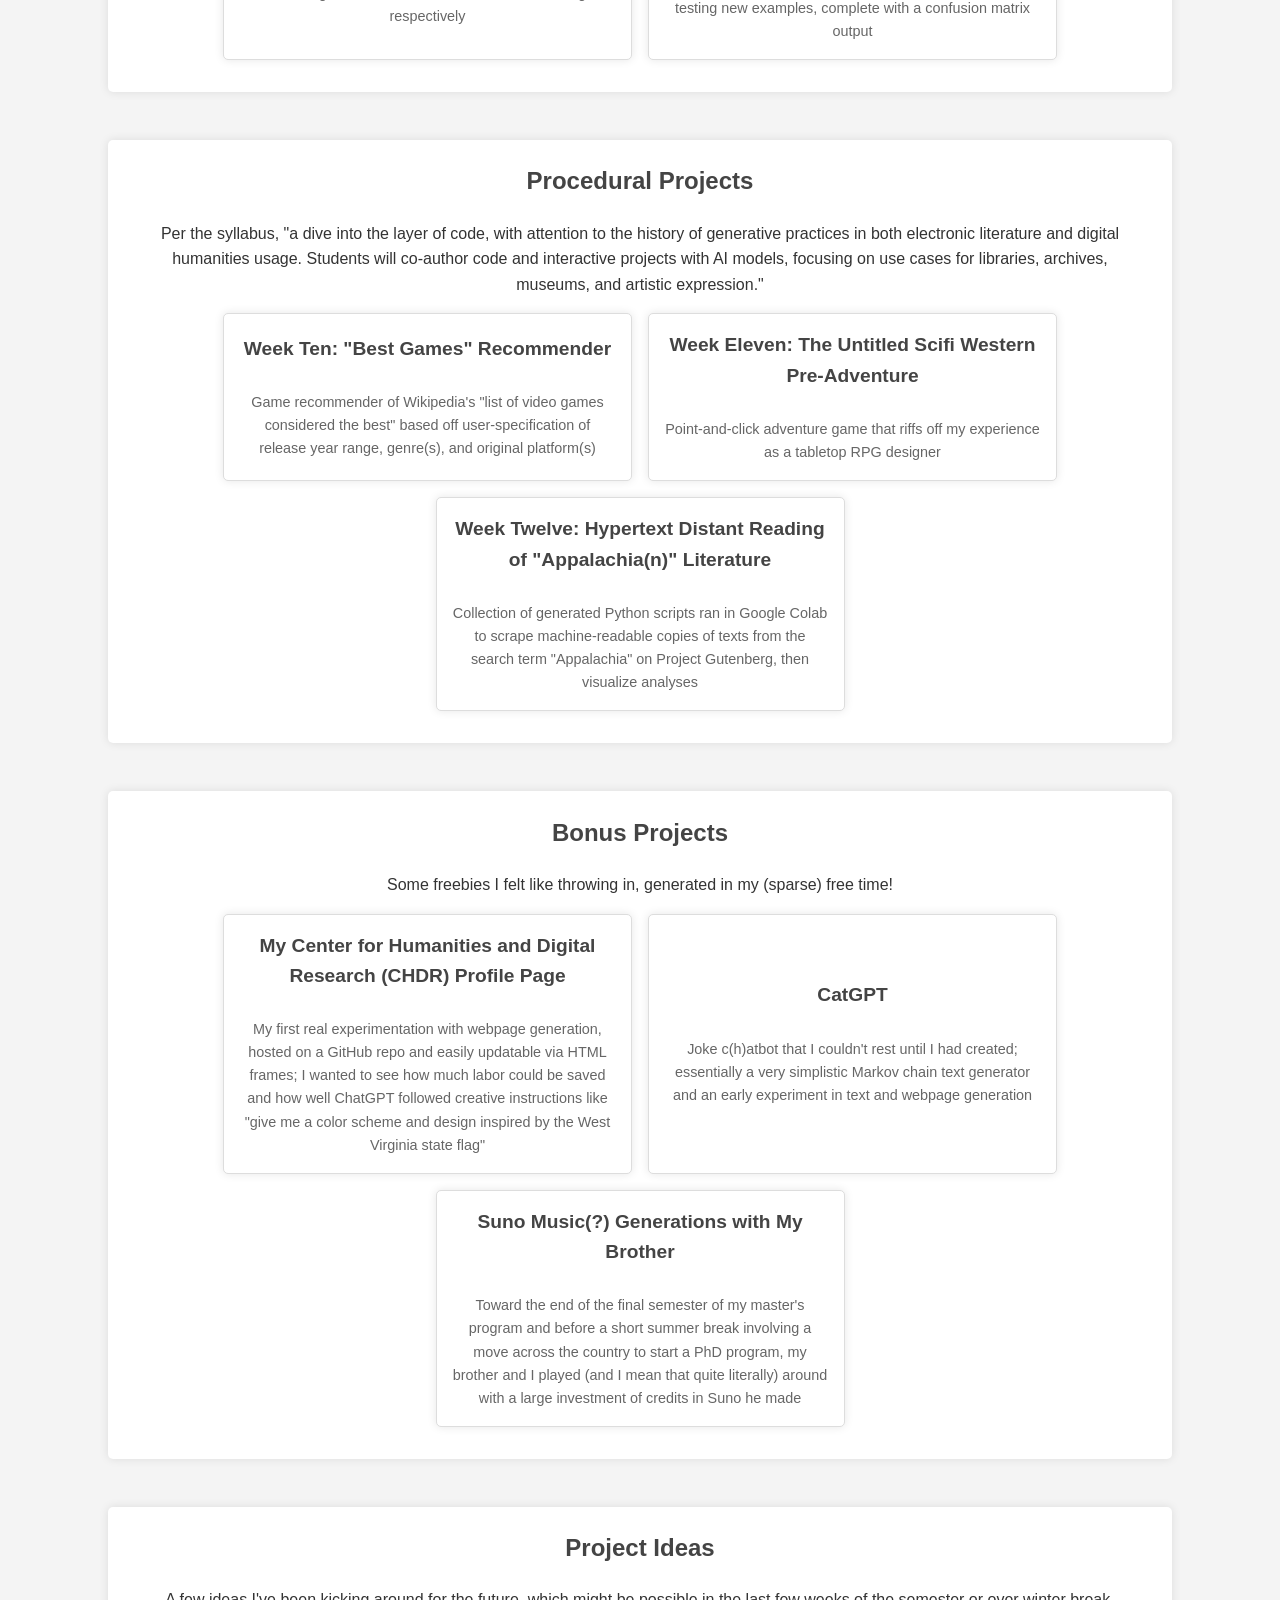
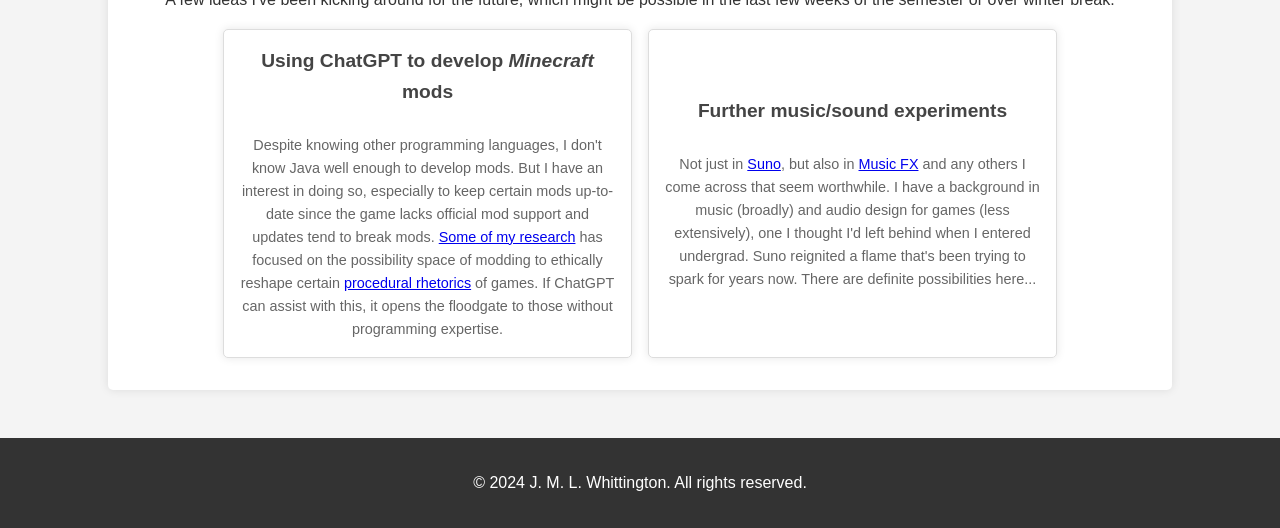
==== commit 6f5e1b94: "Testing week six" ====
--- a/index.html
+++ b/index.html
@@ -53,16 +53,16 @@
 		<p>Three-page political-ish zine created by using visual elements generated in ChatGPT and Adobe Firefly, with textual pieces and edits made in Paint.NET</p>
 	</a>
     <a href="Visual/Week_Six/index.html" class="card">
-	    <h3>Week Six: </h3>
-		<p></p>
+	    <h3>Week Six: Genre Analyses of PS2 Video Game Covers</h3>
+		<p>Exploration of ChatGPT's handling of visual analysis using video game covers being tested for genre/theme</p>
 	</a>
     <a href="Visual/Week_Seven/index.html" class="card">
-	    <h3>Week Seven: </h3>
-		<p></p>
+	    <h3>Week Seven: West Virginian Video Generation</h3>
+		<p>Sampling of three different generative AIs for video (Runway, DeepAI, and invideo) attempting to animate a '40s photograph from a small town in West Virginia, the West Virginia state coat of arms, and the state flag, respectively</p>
 	</a>
     <a href="Visual/Week_Eight/index.html" class="card">
-	    <h3>Week Eight: </h3>
-		<p></p>
+	    <h3>Week Eight: Machine Learning Model for Genre Prediction of Video Game Covers from Sixth-Generation Consoles</h3>
+		<p>Teachable Machine model trained on sixth-generation console game covers across three genres (platformer, roleplaying, and adventure), input into an interface for testing new examples, complete with a confusion matrix output</p>
 	</a>
     </div>
   </section>
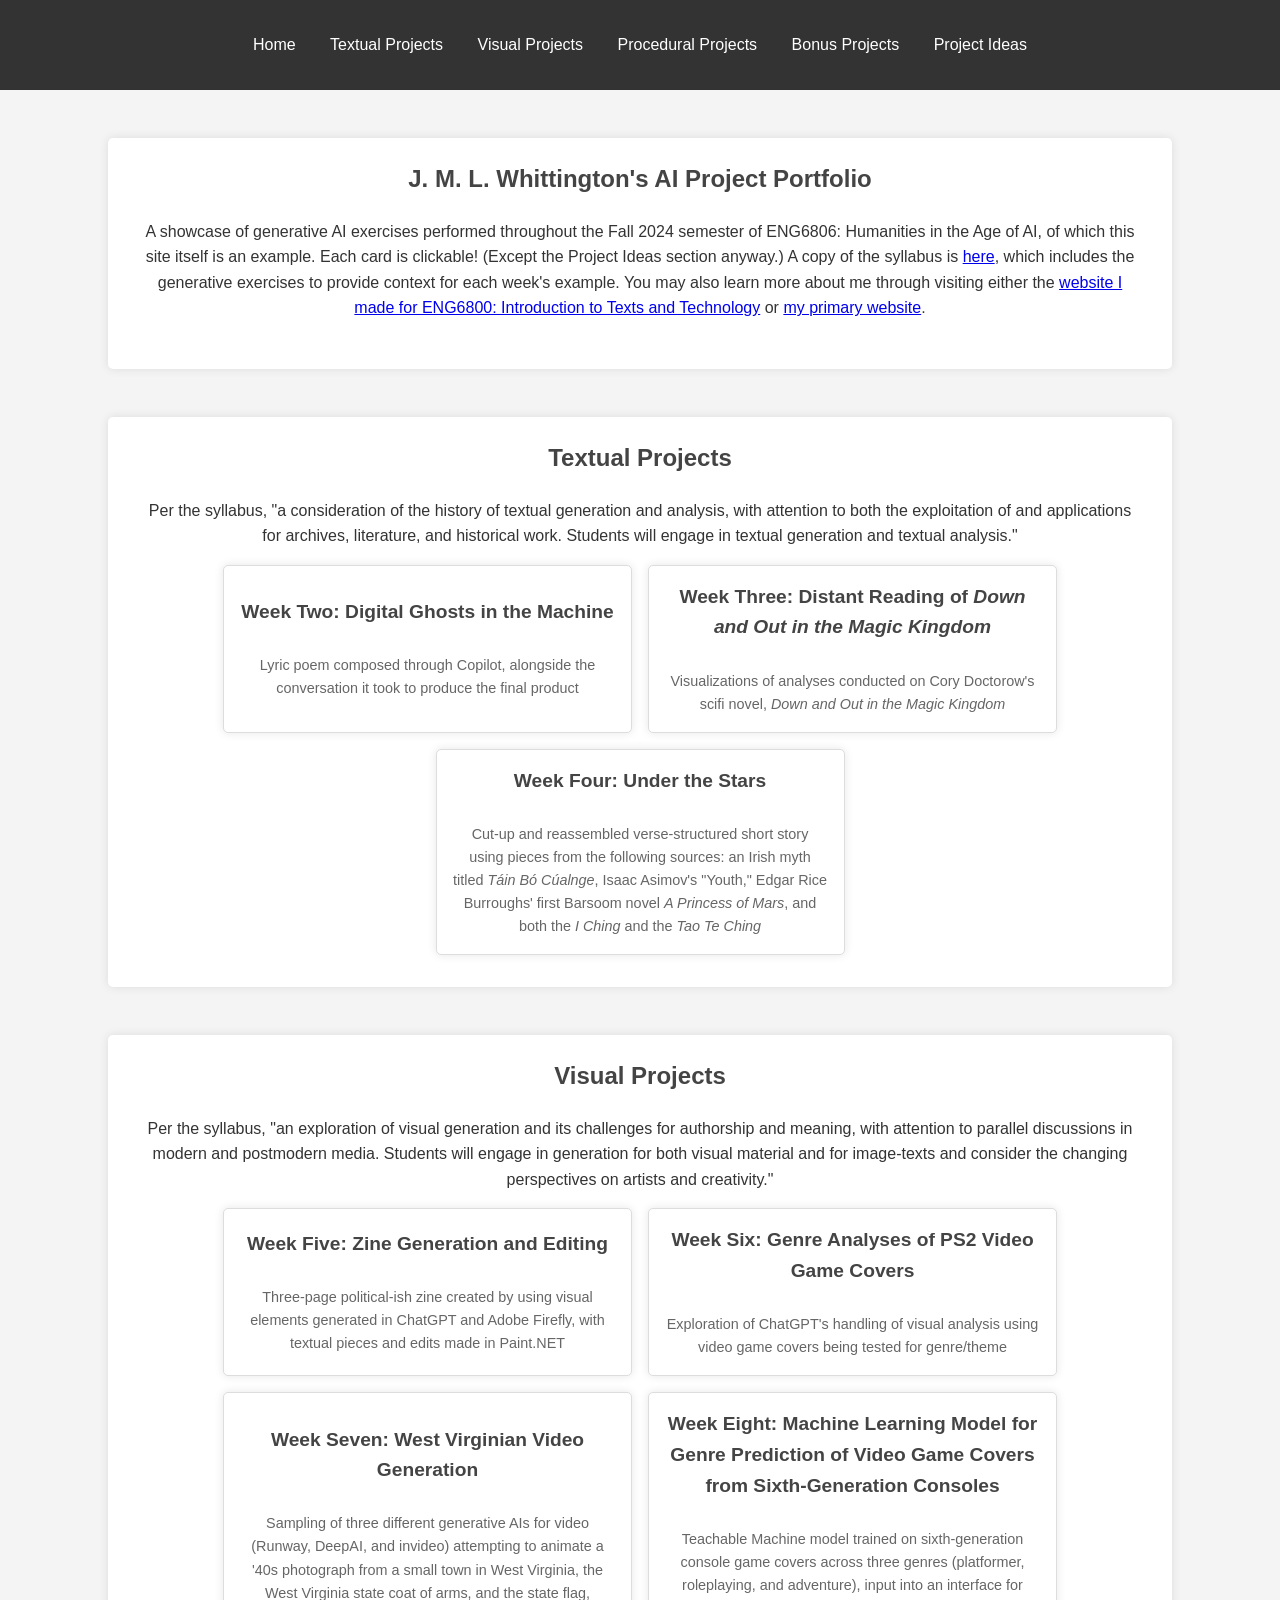
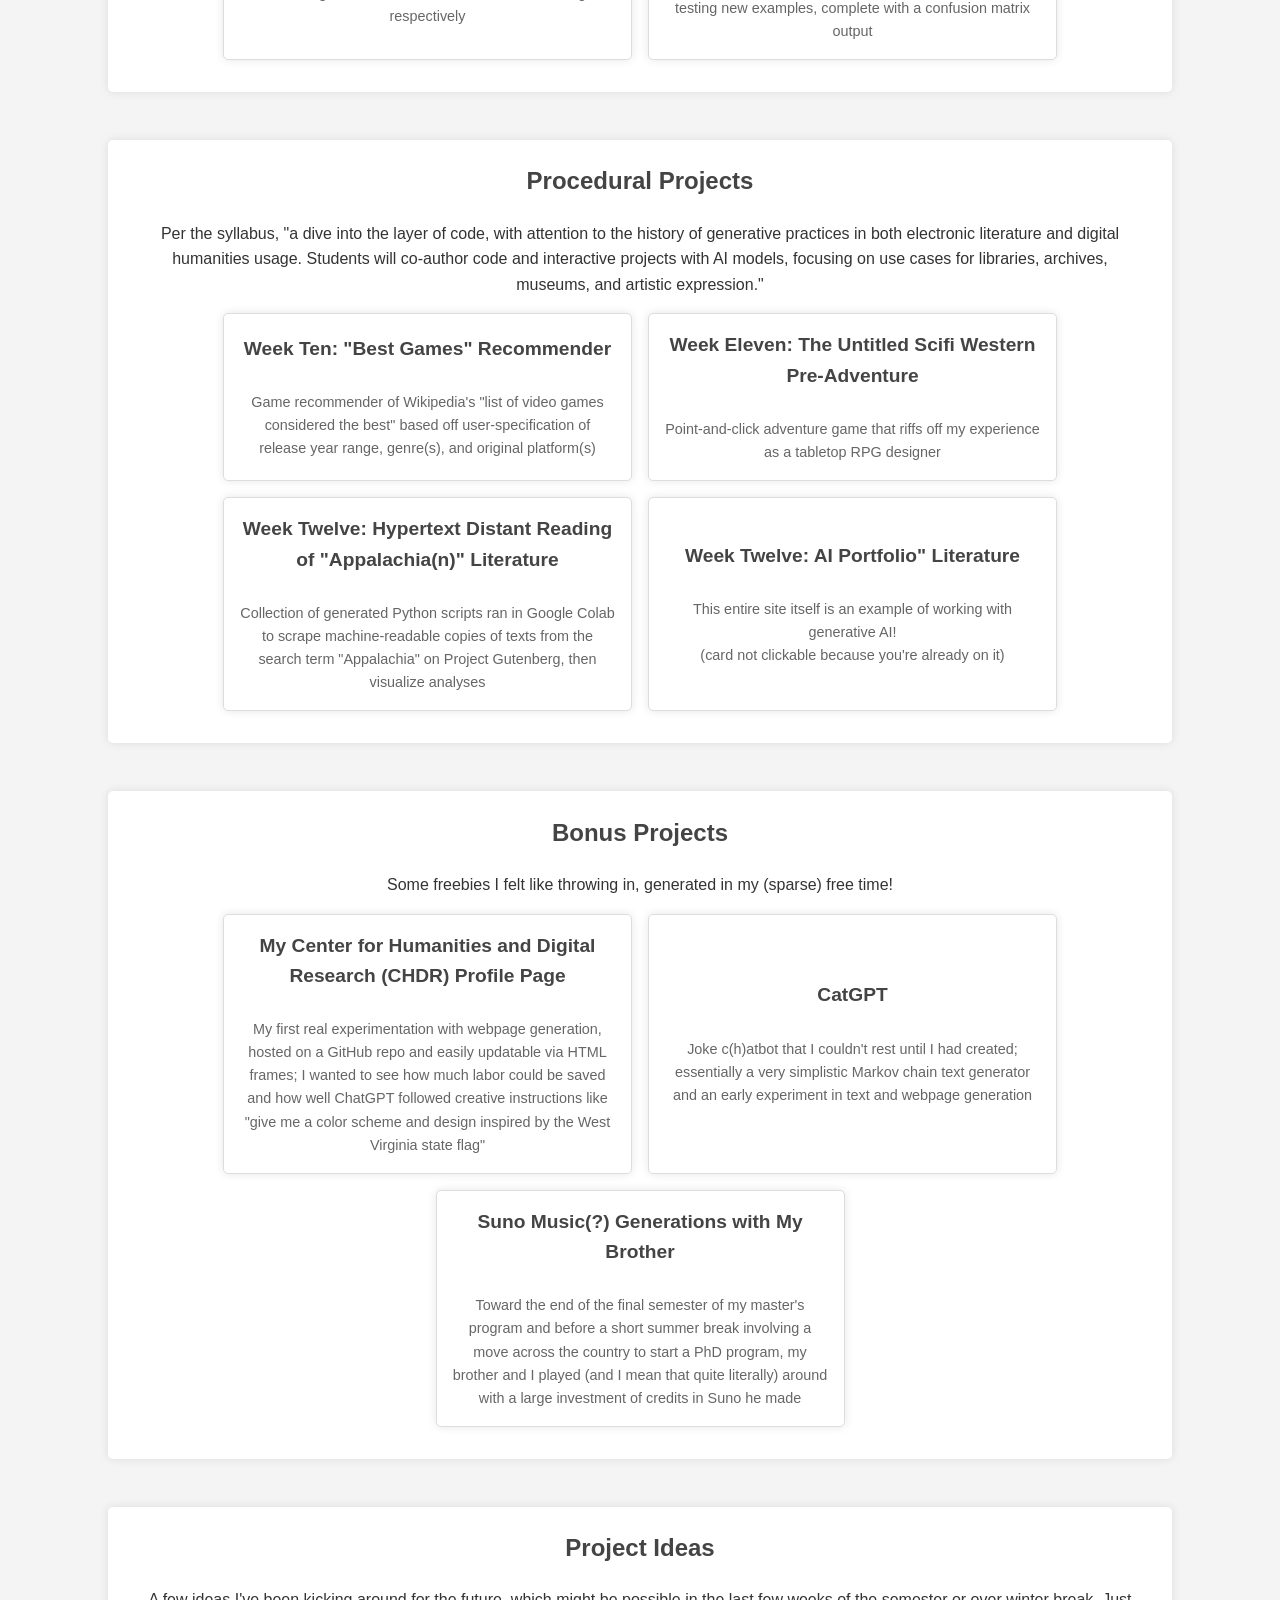
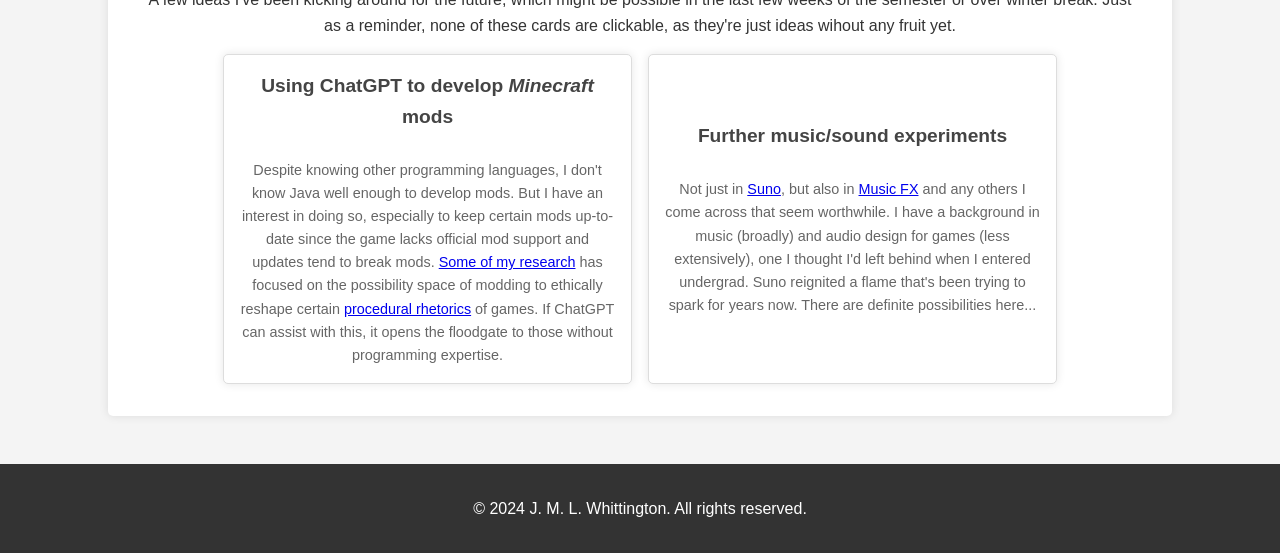
==== commit c53d07a4: "Minor formatting tweaks and added week thirteen card" ====
--- a/index.html
+++ b/index.html
@@ -27,96 +27,100 @@
 
   <section id="textual-projects">
     <h2>Textual Projects</h2>
-	<p>Per the syllabus, "a consideration of the history of textual generation and analysis, with attention to both the exploitation of and applications for archives, literature, and historical work. Students will engage in textual generation and textual analysis."</p>
+    <p>Per the syllabus, "a consideration of the history of textual generation and analysis, with attention to both the exploitation of and applications for archives, literature, and historical work. Students will engage in textual generation and textual analysis."</p>
     <div class="card-container">
-    <a href="Textual/Week_Two/index.html" class="card">
-	    <h3>Week Two: Digital Ghosts in the Machine</h3>
-		<p>Lyric poem composed through Copilot, alongside the conversation it took to produce the final product</p>
-	</a>
-    <a href="Textual/Week_Three/index.html" class="card">
-	    <h3>Week Three: Distant Reading of <i>Down and Out in the Magic Kingdom</i></h3>
-		<p>Visualizations of analyses conducted on Cory Doctorow's scifi novel, <i>Down and Out in the Magic Kingdom</i></p>
-	</a>
-    <a href="Textual/Week_Four/index.html" class="card">
-	    <h3>Week Four: Under the Stars</h3>
-		<p>Cut-up and reassembled verse-structured short story using pieces from the following sources: an Irish myth titled <i>Táin Bó Cúalnge</i>, Isaac Asimov's "Youth," Edgar Rice Burroughs' first Barsoom novel <i>A Princess of Mars</i>, and both the <i>I Ching</i> and the <i>Tao Te Ching</i></p>
-	</a>
+      <a href="Textual/Week_Two/index.html" class="card">
+        <h3>Week Two: Digital Ghosts in the Machine</h3>
+        <p>Lyric poem composed through Copilot, alongside the conversation it took to produce the final product</p>
+      </a>
+      <a href="Textual/Week_Three/index.html" class="card">
+        <h3>Week Three: Distant Reading of <i>Down and Out in the Magic Kingdom</i></h3>
+        <p>Visualizations of analyses conducted on Cory Doctorow's scifi novel, <i>Down and Out in the Magic Kingdom</i></p>
+      </a>
+      <a href="Textual/Week_Four/index.html" class="card">
+        <h3>Week Four: Under the Stars</h3>
+        <p>Cut-up and reassembled verse-structured short story using pieces from the following sources: an Irish myth titled <i>Táin Bó Cúalnge</i>, Isaac Asimov's "Youth," Edgar Rice Burroughs' first Barsoom novel <i>A Princess of Mars</i>, and both the <i>I Ching</i> and the <i>Tao Te Ching</i></p>
+      </a>
     </div>
   </section>
 
   <section id="visual-projects">
     <h2>Visual Projects</h2>
-	<p>Per the syllabus, "an exploration of visual generation and its challenges for authorship and meaning, with attention to parallel discussions in modern and postmodern media. Students will engage in generation for both visual material and for image-texts and consider the changing perspectives on artists and creativity."</p>
+    <p>Per the syllabus, "an exploration of visual generation and its challenges for authorship and meaning, with attention to parallel discussions in modern and postmodern media. Students will engage in generation for both visual material and for image-texts and consider the changing perspectives on artists and creativity."</p>
     <div class="card-container">
-    <a href="Visual/Week_Five/index.html" class="card">
-	    <h3>Week Five: Zine Generation and Editing</h3>
-		<p>Three-page political-ish zine created by using visual elements generated in ChatGPT and Adobe Firefly, with textual pieces and edits made in Paint.NET</p>
-	</a>
-    <a href="Visual/Week_Six/index.html" class="card">
-	    <h3>Week Six: Genre Analyses of PS2 Video Game Covers</h3>
-		<p>Exploration of ChatGPT's handling of visual analysis using video game covers being tested for genre/theme</p>
-	</a>
-    <a href="Visual/Week_Seven/index.html" class="card">
-	    <h3>Week Seven: West Virginian Video Generation</h3>
-		<p>Sampling of three different generative AIs for video (Runway, DeepAI, and invideo) attempting to animate a '40s photograph from a small town in West Virginia, the West Virginia state coat of arms, and the state flag, respectively</p>
-	</a>
-    <a href="Visual/Week_Eight/index.html" class="card">
-	    <h3>Week Eight: Machine Learning Model for Genre Prediction of Video Game Covers from Sixth-Generation Consoles</h3>
-		<p>Teachable Machine model trained on sixth-generation console game covers across three genres (platformer, roleplaying, and adventure), input into an interface for testing new examples, complete with a confusion matrix output</p>
-	</a>
+      <a href="Visual/Week_Five/index.html" class="card">
+        <h3>Week Five: Zine Generation and Editing</h3>
+        <p>Three-page political-ish zine created by using visual elements generated in ChatGPT and Adobe Firefly, with textual pieces and edits made in Paint.NET</p>
+      </a>
+      <a href="Visual/Week_Six/index.html" class="card">
+        <h3>Week Six: Genre Analyses of PS2 Video Game Covers</h3>
+        <p>Exploration of ChatGPT's handling of visual analysis using video game covers being tested for genre/theme</p>
+      </a>
+      <a href="Visual/Week_Seven/index.html" class="card">
+        <h3>Week Seven: West Virginian Video Generation</h3>
+        <p>Sampling of three different generative AIs for video (Runway, DeepAI, and invideo) attempting to animate a '40s photograph from a small town in West Virginia, the West Virginia state coat of arms, and the state flag, respectively</p>
+      </a>
+      <a href="Visual/Week_Eight/index.html" class="card">
+        <h3>Week Eight: Machine Learning Model for Genre Prediction of Video Game Covers from Sixth-Generation Consoles</h3>
+        <p>Teachable Machine model trained on sixth-generation console game covers across three genres (platformer, roleplaying, and adventure), input into an interface for testing new examples, complete with a confusion matrix output</p>
+      </a>
     </div>
   </section>
 
   <section id="procedural-projects">
     <h2>Procedural Projects</h2>
-	<p>Per the syllabus, "a dive into the layer of code, with attention to the history of generative practices in both electronic literature and digital humanities usage. Students will co-author code and interactive projects with AI models, focusing on use cases for libraries, archives, museums, and artistic expression."</p>
+    <p>Per the syllabus, "a dive into the layer of code, with attention to the history of generative practices in both electronic literature and digital humanities usage. Students will co-author code and interactive projects with AI models, focusing on use cases for libraries, archives, museums, and artistic expression."</p>
     <div class="card-container">
-    <a href="Procedural/Week_Ten/index.html" class="card">
-	    <h3>Week Ten: "Best Games" Recommender</h3>
-		<p>Game recommender of Wikipedia's "list of video games considered the best" based off user-specification of release year range, genre(s), and original platform(s)</p>
-	</a>
-    <a href="Procedural/Week_Eleven/index.html" class="card">
-	    <h3>Week Eleven: The Untitled Scifi Western Pre-Adventure</h3>
-		<p>Point-and-click adventure game that riffs off my experience as a tabletop RPG designer</p>
-	</a>
-    <a href="Procedural/Week_Twelve/index.html" class="card">
-	    <h3>Week Twelve: Hypertext Distant Reading of "Appalachia(n)" Literature</h3>
-		<p>Collection of generated Python scripts ran in Google Colab to scrape machine-readable copies of texts from the search term "Appalachia" on Project Gutenberg, then visualize analyses</p>
-	</a>
+      <a href="Procedural/Week_Ten/index.html" class="card">
+        <h3>Week Ten: "Best Games" Recommender</h3>
+        <p>Game recommender of Wikipedia's "list of video games considered the best" based off user-specification of release year range, genre(s), and original platform(s)</p>
+      </a>
+      <a href="Procedural/Week_Eleven/index.html" class="card">
+        <h3>Week Eleven: The Untitled Scifi Western Pre-Adventure</h3>
+        <p>Point-and-click adventure game that riffs off my experience as a tabletop RPG designer</p>
+      </a>
+      <a href="Procedural/Week_Twelve/index.html" class="card">
+        <h3>Week Twelve: Hypertext Distant Reading of "Appalachia(n)" Literature</h3>
+        <p>Collection of generated Python scripts ran in Google Colab to scrape machine-readable copies of texts from the search term "Appalachia" on Project Gutenberg, then visualize analyses</p>
+      </a>
+      <div class="card">
+        <h3>Week Twelve: AI Portfolio" Literature</h3>
+        <p>This entire site itself is an example of working with generative AI!</br>(card not clickable because you're already on it)</p>
+      </div>
     </div>
   </section>
 
   <section id="bonus-projects">
     <h2>Bonus Projects</h2>
-	<p>Some freebies I felt like throwing in, generated in my (sparse) free time!</p>
+    <p>Some freebies I felt like throwing in, generated in my (sparse) free time!</p>
     <div class="card-container">
-    <a href="https://chdr.cah.ucf.edu/gra/justin/index.html" target="_blank" class="card">
-	    <h3>My Center for Humanities and Digital Research (CHDR) Profile Page</h3>
-		<p>My first real experimentation with webpage generation, hosted on a GitHub repo and easily updatable via HTML frames; I wanted to see how much labor could be saved and how well ChatGPT followed creative instructions like "give me a color scheme and design inspired by the West Virginia state flag"</p>
-	</a>
-    <a href="Bonus/Bonus_One/index.html" class="card">
-	    <h3>CatGPT</h3>
-		<p>Joke c(h)atbot that I couldn't rest until I had created; essentially a very simplistic Markov chain text generator and an early experiment in text and webpage generation</p>
-	</a>
-	<a href="Bonus/Bonus_Two/index.html" class="card">
-	    <h3>Suno Music(?) Generations with My Brother</h3>
-		<p>Toward the end of the final semester of my master's program and before a short summer break involving a move across the country to start a PhD program, my brother and I played (and I mean that quite literally) around with a large investment of credits in Suno he made</p>
-	</a>
+      <a href="https://chdr.cah.ucf.edu/gra/justin/index.html" target="_blank" class="card">
+        <h3>My Center for Humanities and Digital Research (CHDR) Profile Page</h3>
+        <p>My first real experimentation with webpage generation, hosted on a GitHub repo and easily updatable via HTML frames; I wanted to see how much labor could be saved and how well ChatGPT followed creative instructions like "give me a color scheme and design inspired by the West Virginia state flag"</p>
+      </a>
+      <a href="Bonus/Bonus_One/index.html" class="card">
+        <h3>CatGPT</h3>
+        <p>Joke c(h)atbot that I couldn't rest until I had created; essentially a very simplistic Markov chain text generator and an early experiment in text and webpage generation</p>
+      </a>
+      <a href="Bonus/Bonus_Two/index.html" class="card">
+        <h3>Suno Music(?) Generations with My Brother</h3>
+        <p>Toward the end of the final semester of my master's program and before a short summer break involving a move across the country to start a PhD program, my brother and I played (and I mean that quite literally) around with a large investment of credits in Suno he made</p>
+      </a>
     </div>
   </section>
 
   <section id="project-ideas">
     <h2>Project Ideas</h2>
-	<p>A few ideas I've been kicking around for the future, which might be possible in the last few weeks of the semester or over winter break.</p>
+    <p>A few ideas I've been kicking around for the future, which might be possible in the last few weeks of the semester or over winter break. Just as a reminder, none of these cards are clickable, as they're just ideas wihout any fruit yet.</p>
     <div class="card-container">
       <div class="card">
-	    <h3>Using ChatGPT to develop <i>Minecraft</i> mods</h3>
-		<p>Despite knowing other programming languages, I don't know Java well enough to develop mods. But I have an interest in doing so, especially to keep certain mods up-to-date since the game lacks official mod support and updates tend to break mods. <a href="https://dl.digra.org/index.php/dl/article/view/2249" target="_blank">Some of my research</a> has focused on the possibility space of modding to ethically reshape certain <a href="https://en.wikipedia.org/wiki/Procedural_rhetoric" target="_blank">procedural rhetorics</a> of games. If ChatGPT can assist with this, it opens the floodgate to those without programming expertise.</p>
-	  </div>
+        <h3>Using ChatGPT to develop <i>Minecraft</i> mods</h3>
+        <p>Despite knowing other programming languages, I don't know Java well enough to develop mods. But I have an interest in doing so, especially to keep certain mods up-to-date since the game lacks official mod support and updates tend to break mods. <a href="https://dl.digra.org/index.php/dl/article/view/2249" target="_blank">Some of my research</a> has focused on the possibility space of modding to ethically reshape certain <a href="https://en.wikipedia.org/wiki/Procedural_rhetoric" target="_blank">procedural rhetorics</a> of games. If ChatGPT can assist with this, it opens the floodgate to those without programming expertise.</p>
+      </div>
       <div class="card">
-	    <h3>Further music/sound experiments</h3>
-		<p>Not just in <a href="https://suno.com/" target="_blank">Suno</a>, but also in <a href="https://aitestkitchen.withgoogle.com/tools/music-fx" target="_blank">Music FX</a> and any others I come across that seem worthwhile. I have a background in music (broadly) and audio design for games (less extensively), one I thought I'd left behind when I entered undergrad. Suno reignited a flame that's been trying to spark for years now. There are definite possibilities here...</p>
-	  </div>
+        <h3>Further music/sound experiments</h3>
+        <p>Not just in <a href="https://suno.com/" target="_blank">Suno</a>, but also in <a href="https://aitestkitchen.withgoogle.com/tools/music-fx" target="_blank">Music FX</a> and any others I come across that seem worthwhile. I have a background in music (broadly) and audio design for games (less extensively), one I thought I'd left behind when I entered undergrad. Suno reignited a flame that's been trying to spark for years now. There are definite possibilities here...</p>
+    </div>
     </div>
   </section>
 
@@ -124,4 +128,4 @@
     <p>&copy; 2024 J. M. L. Whittington. All rights reserved.</p>
   </footer>
 </body>
-</html>+</html>
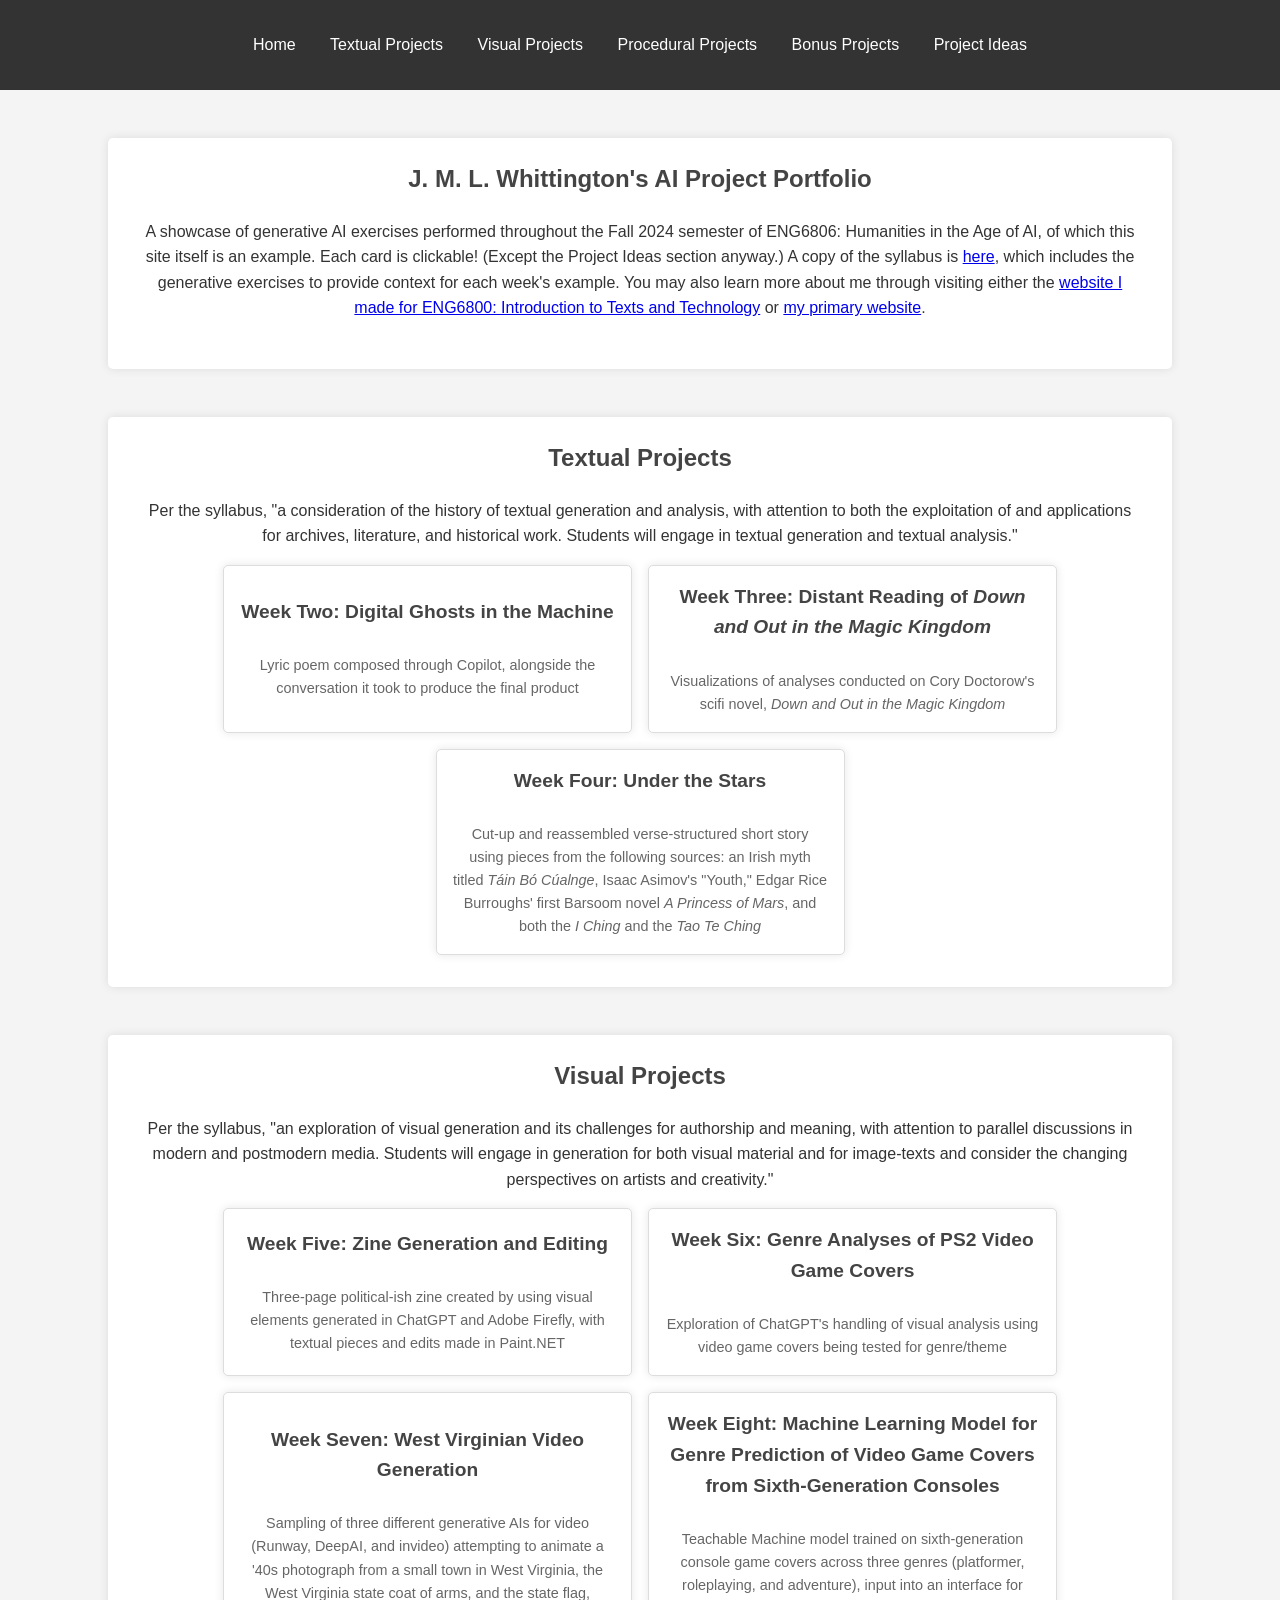
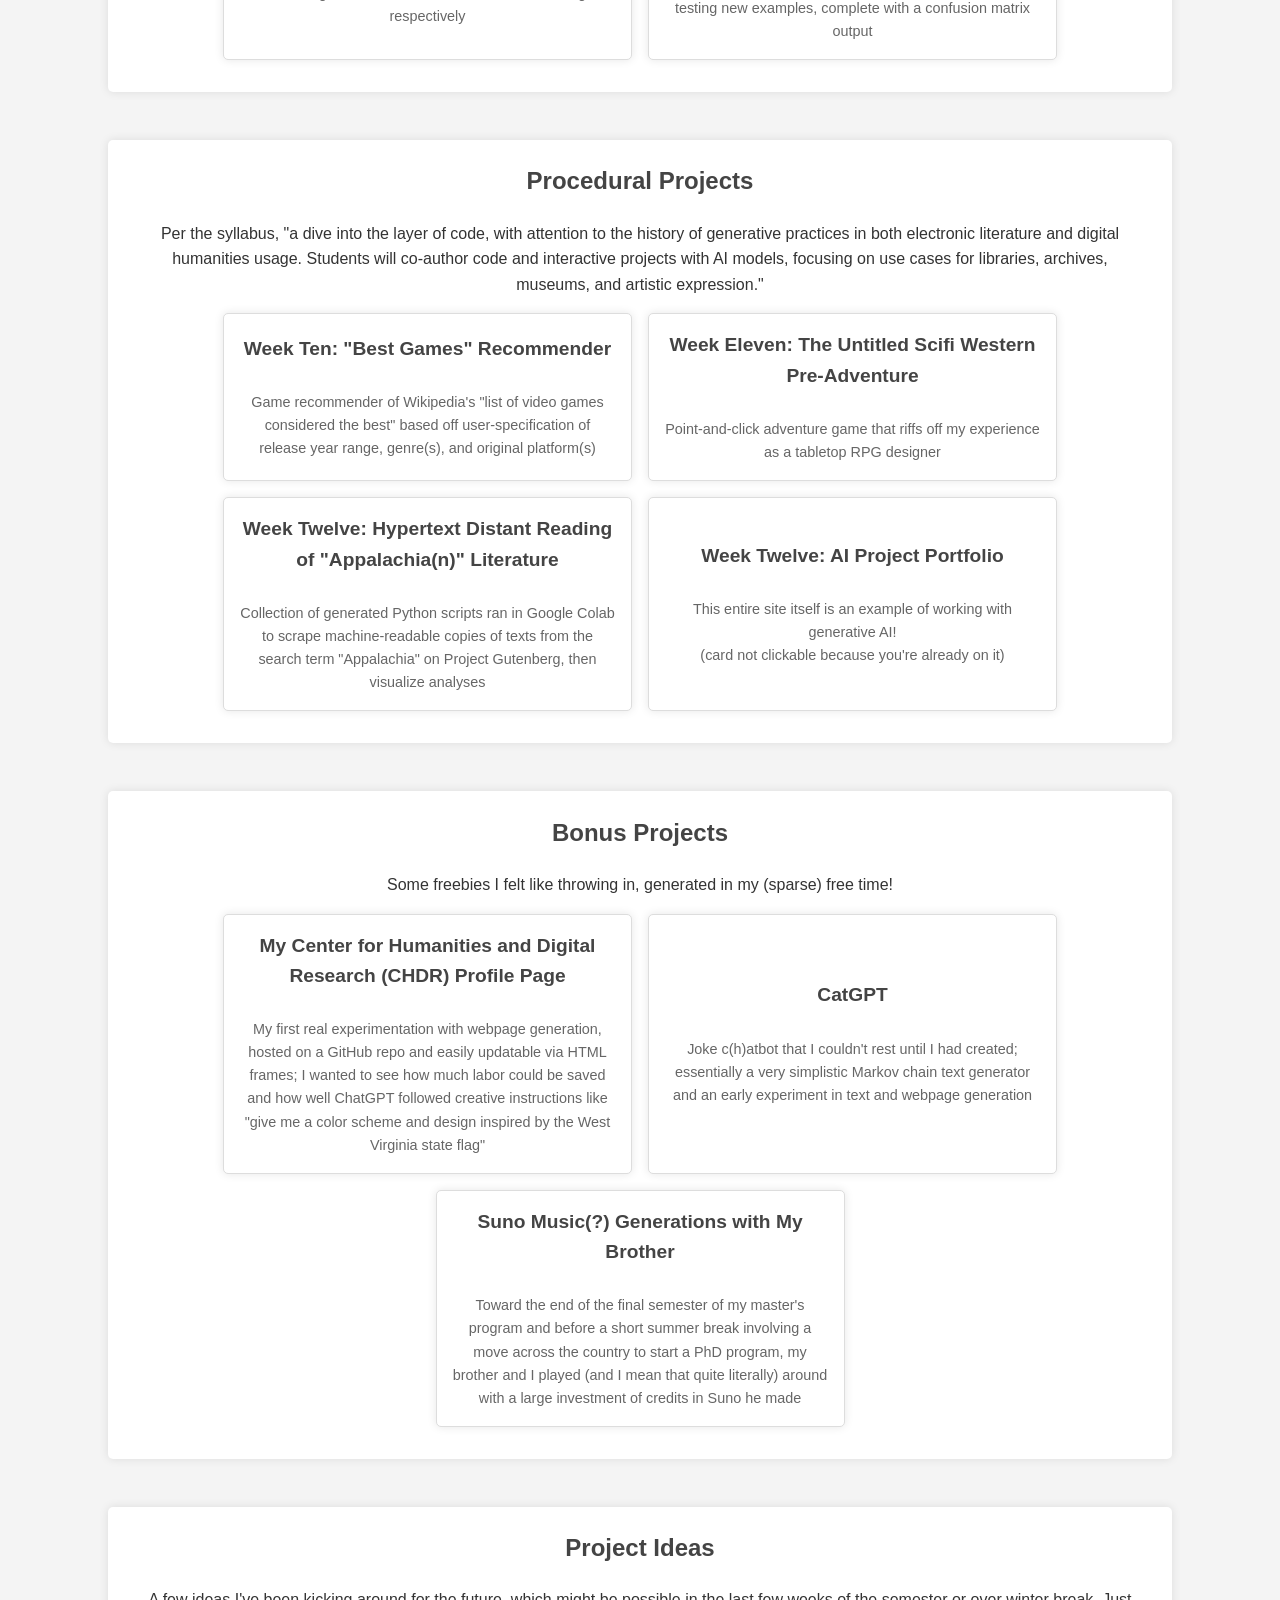
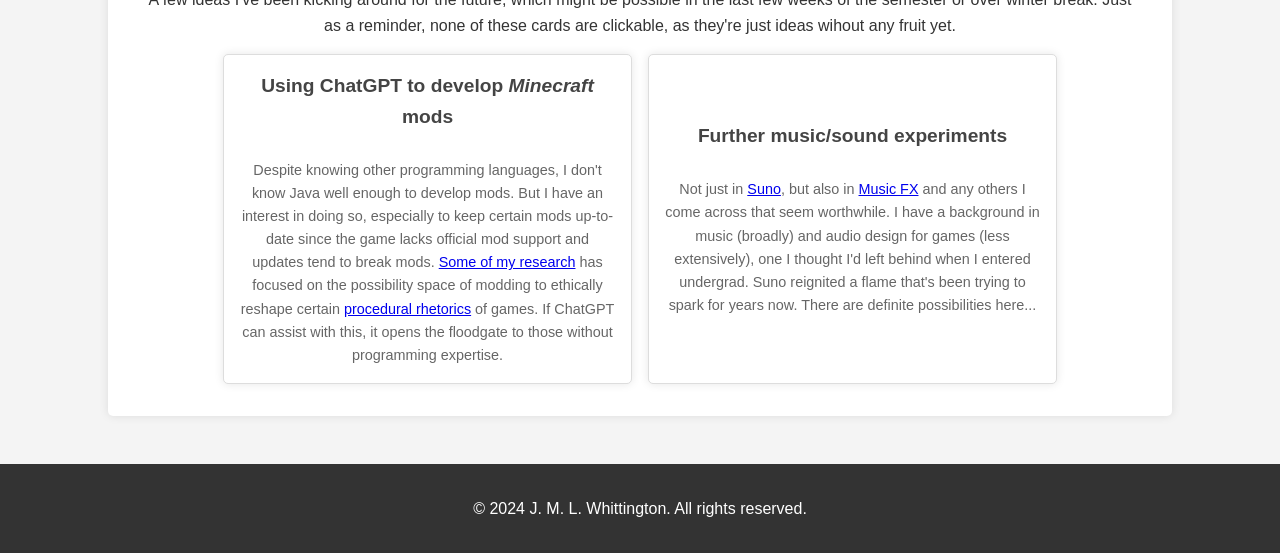
==== commit 79e91de3: "I swear that wasn't there..." ====
--- a/index.html
+++ b/index.html
@@ -84,7 +84,7 @@
         <p>Collection of generated Python scripts ran in Google Colab to scrape machine-readable copies of texts from the search term "Appalachia" on Project Gutenberg, then visualize analyses</p>
       </a>
       <div class="card">
-        <h3>Week Twelve: AI Portfolio" Literature</h3>
+        <h3>Week Twelve: AI Project Portfolio</h3>
         <p>This entire site itself is an example of working with generative AI!</br>(card not clickable because you're already on it)</p>
       </div>
     </div>
